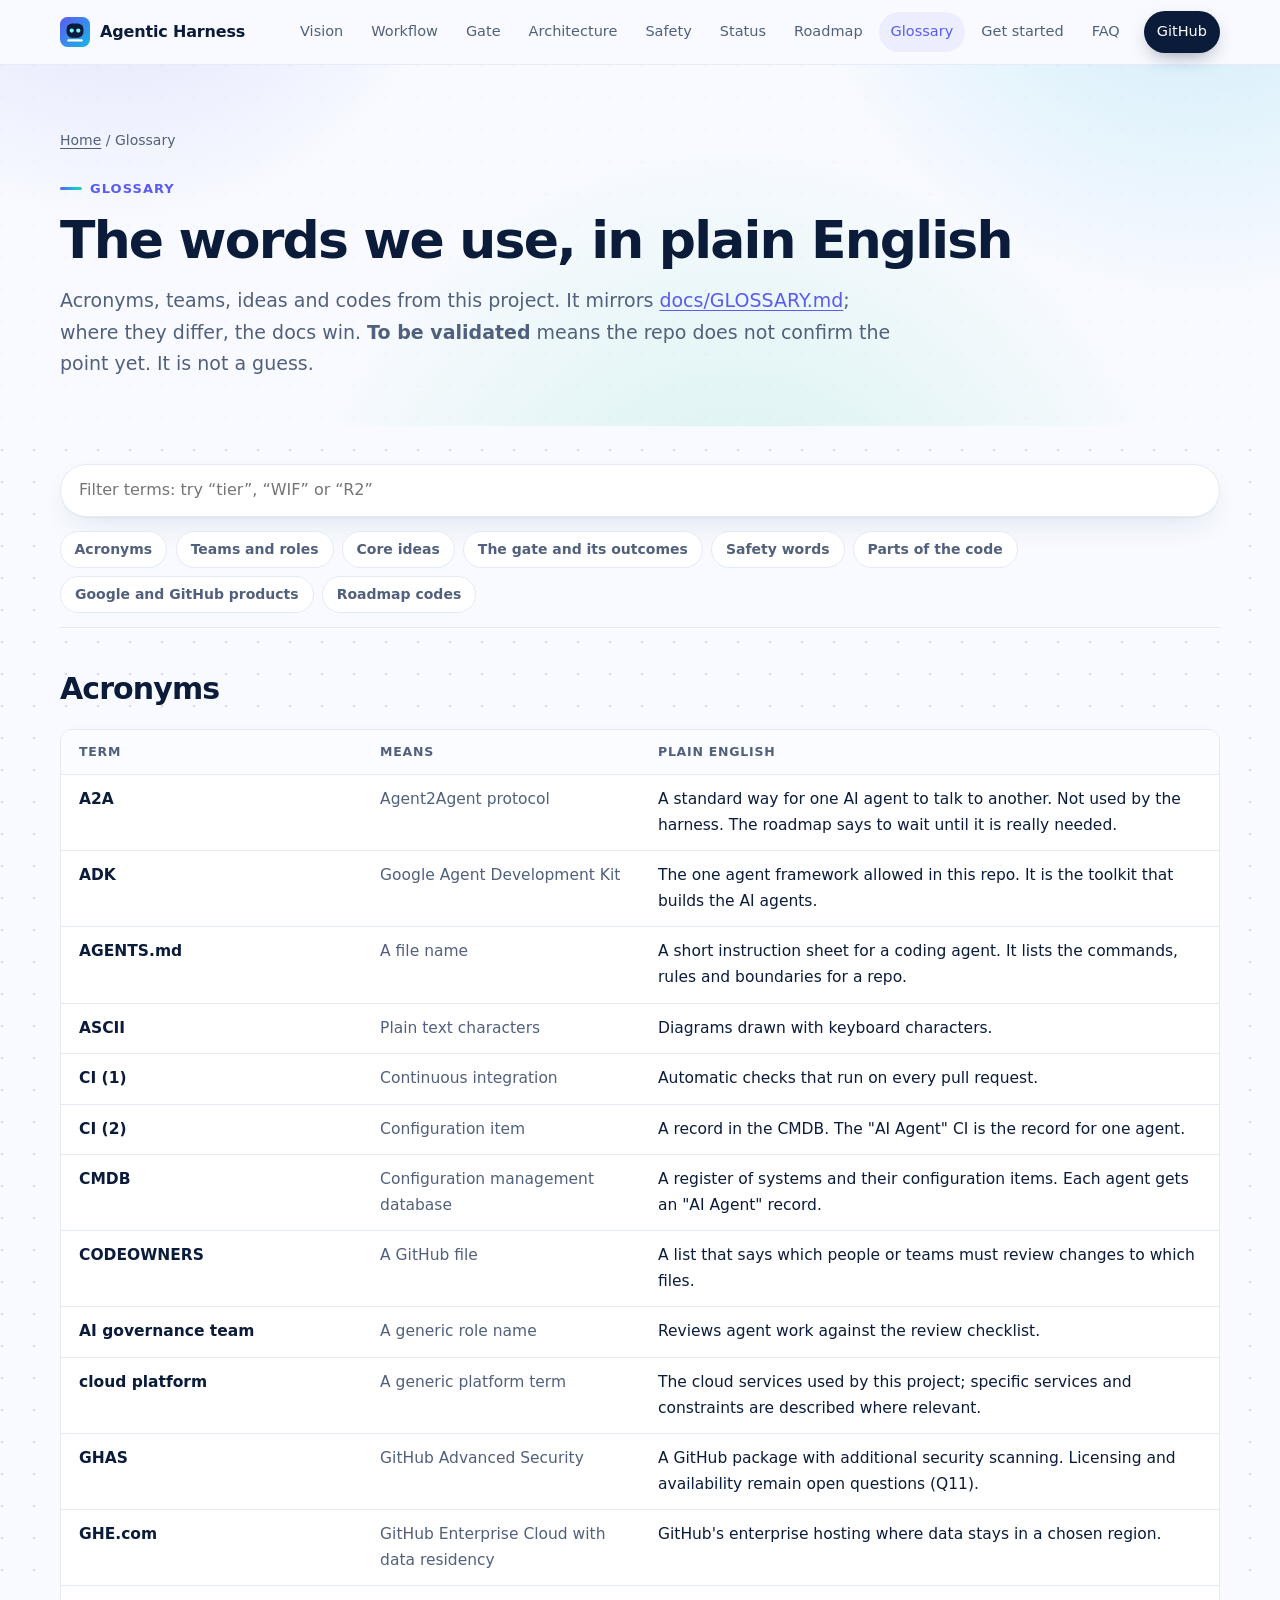
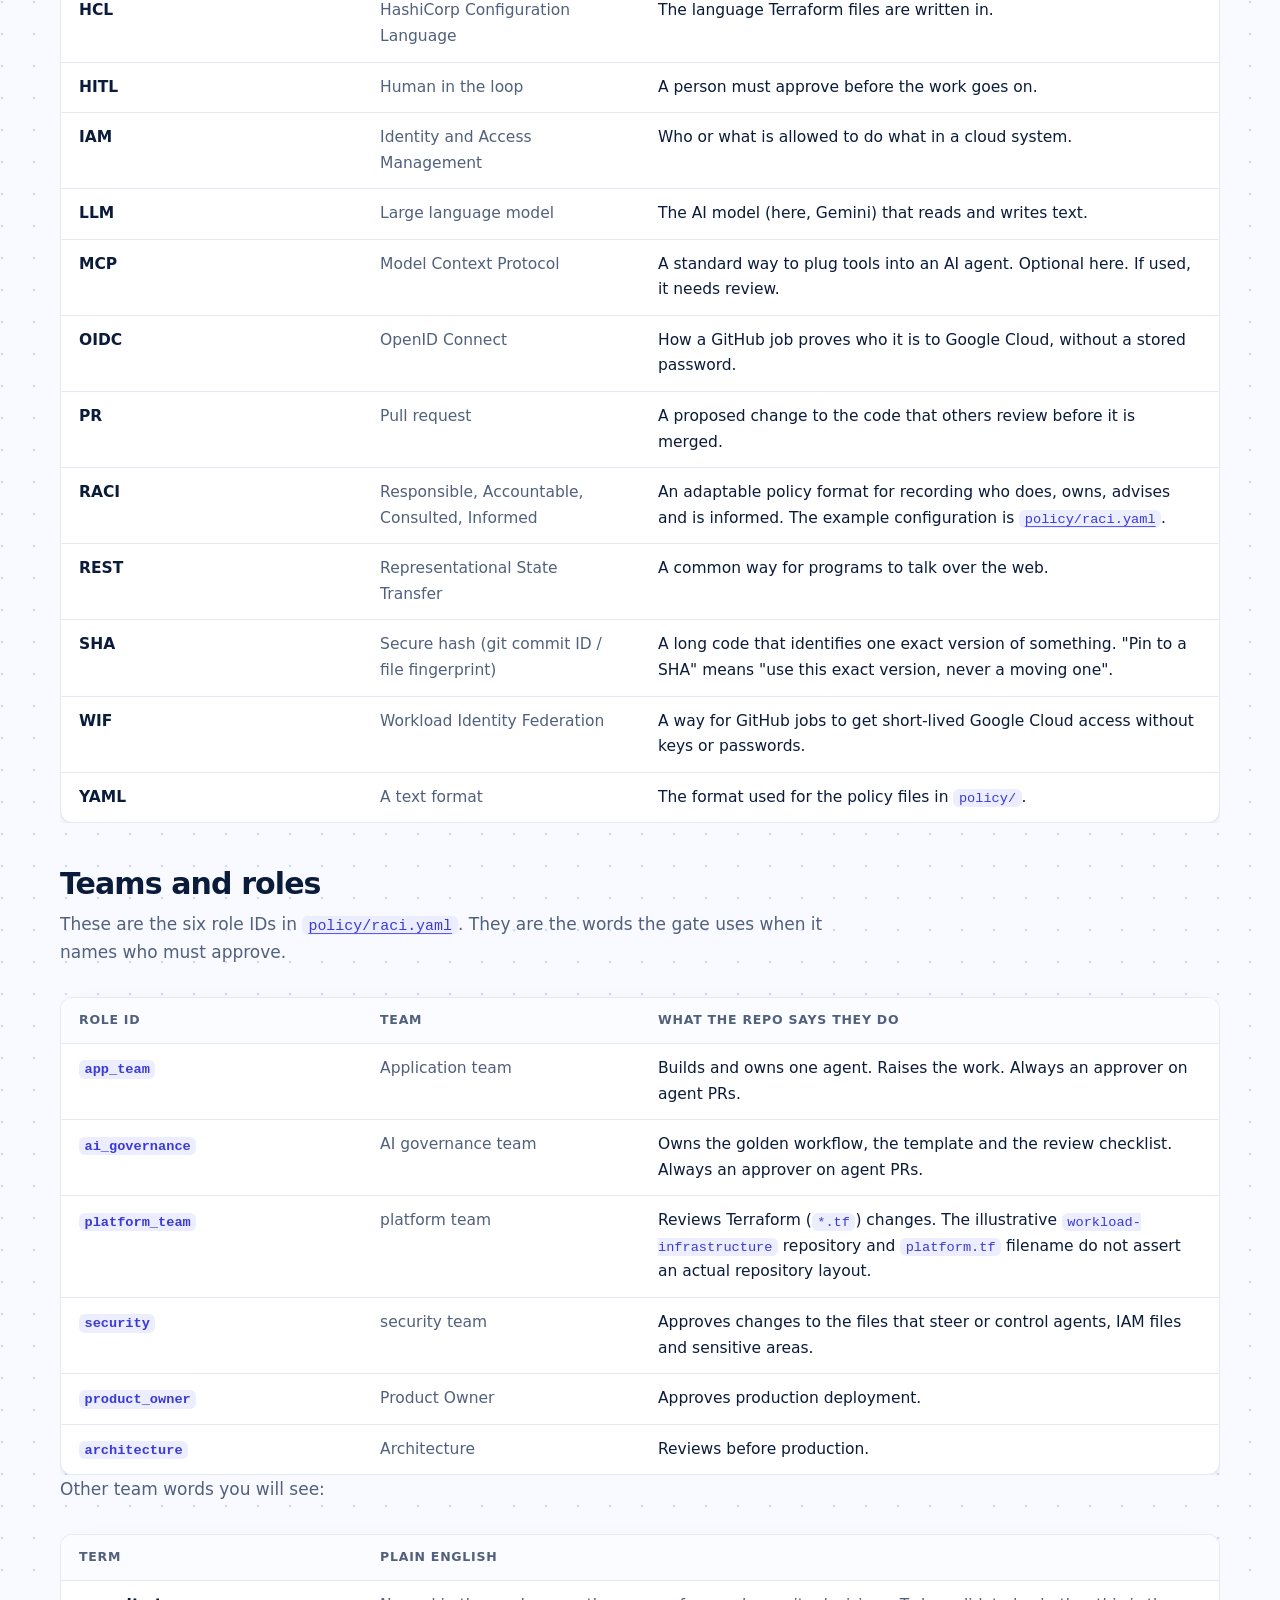
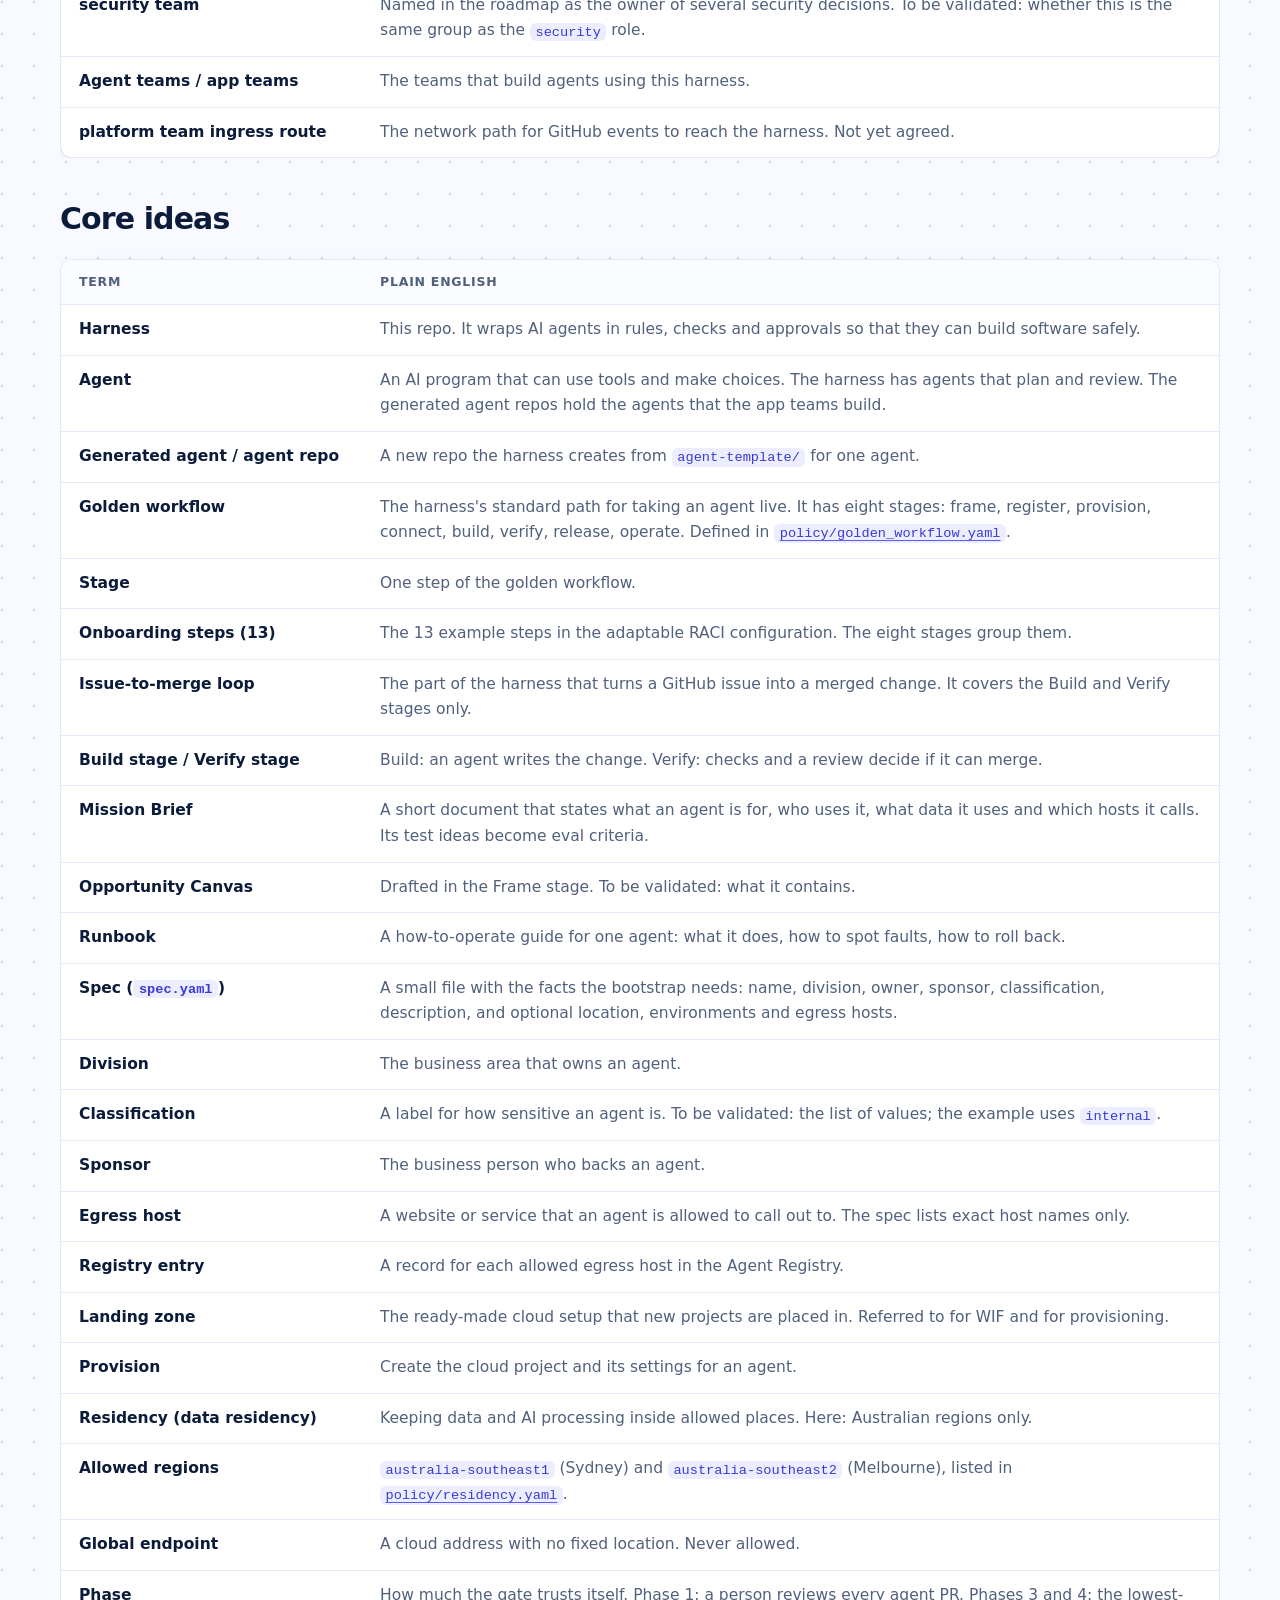
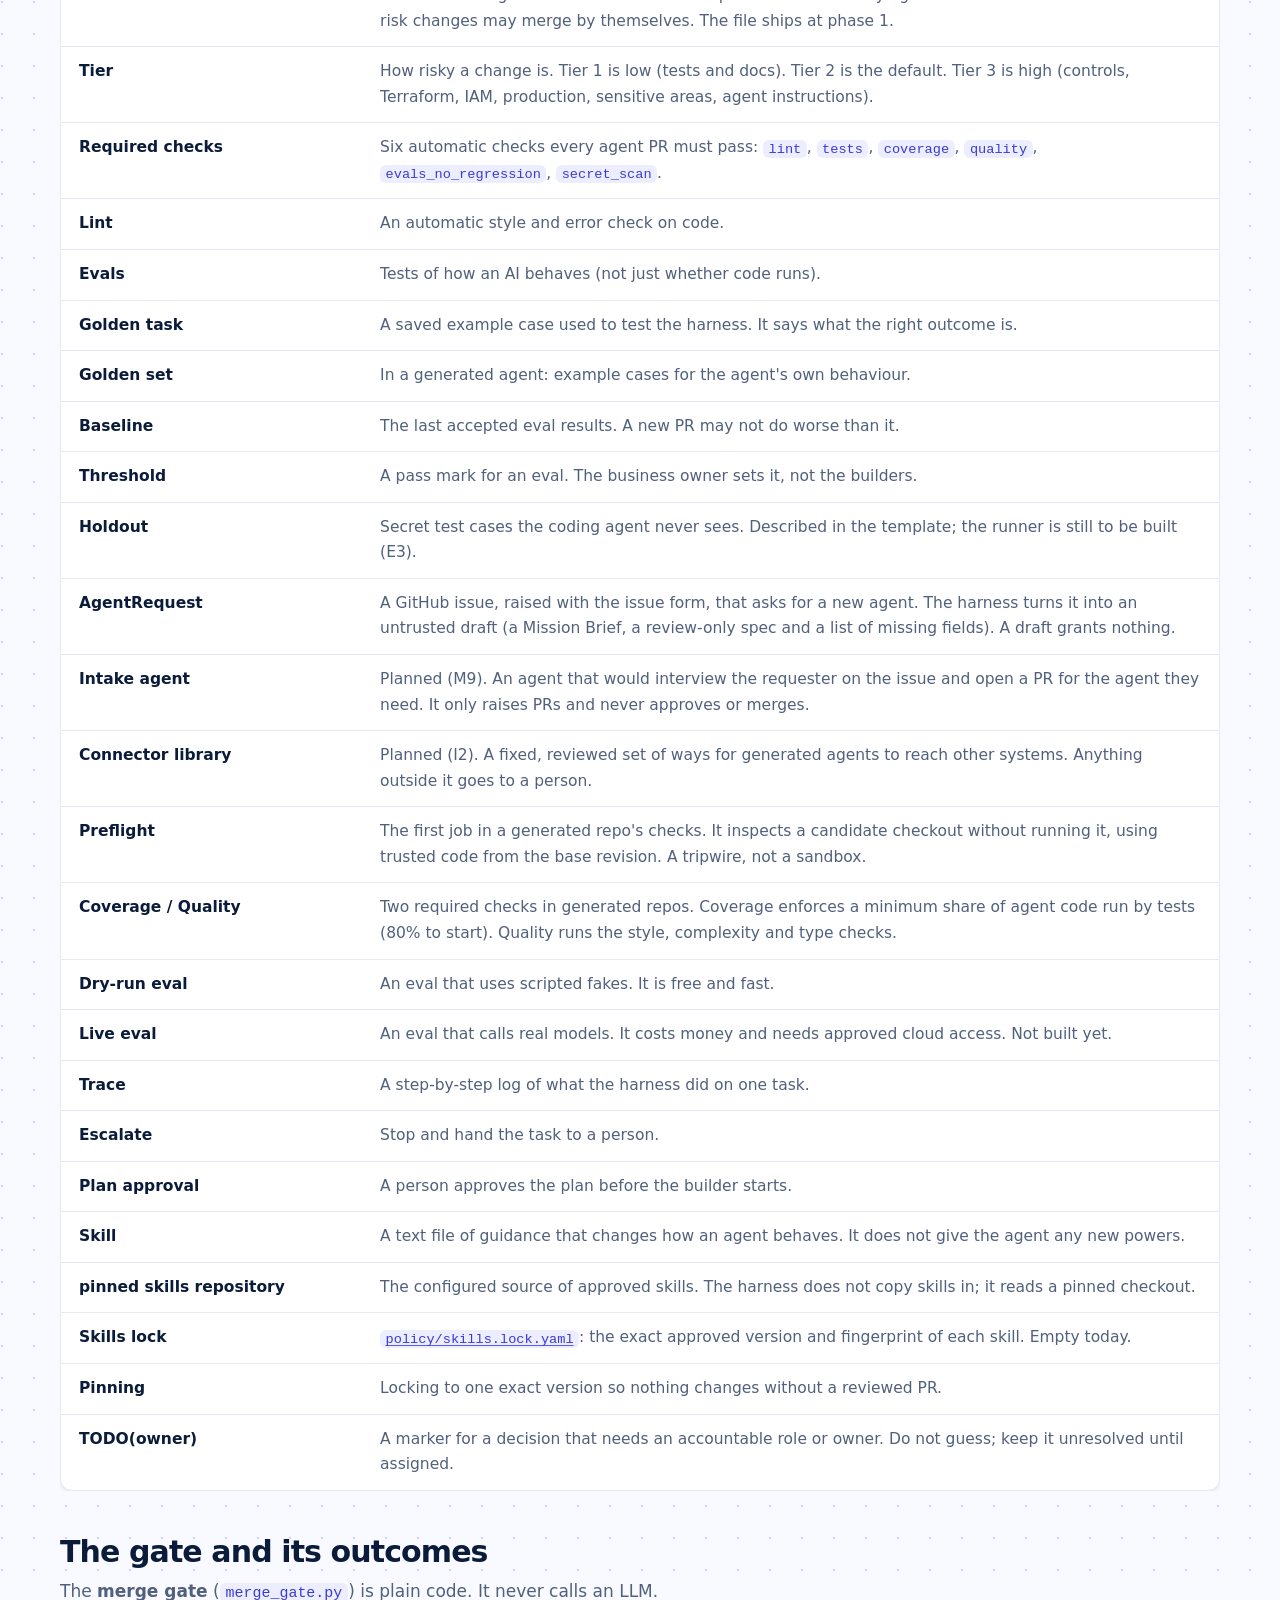
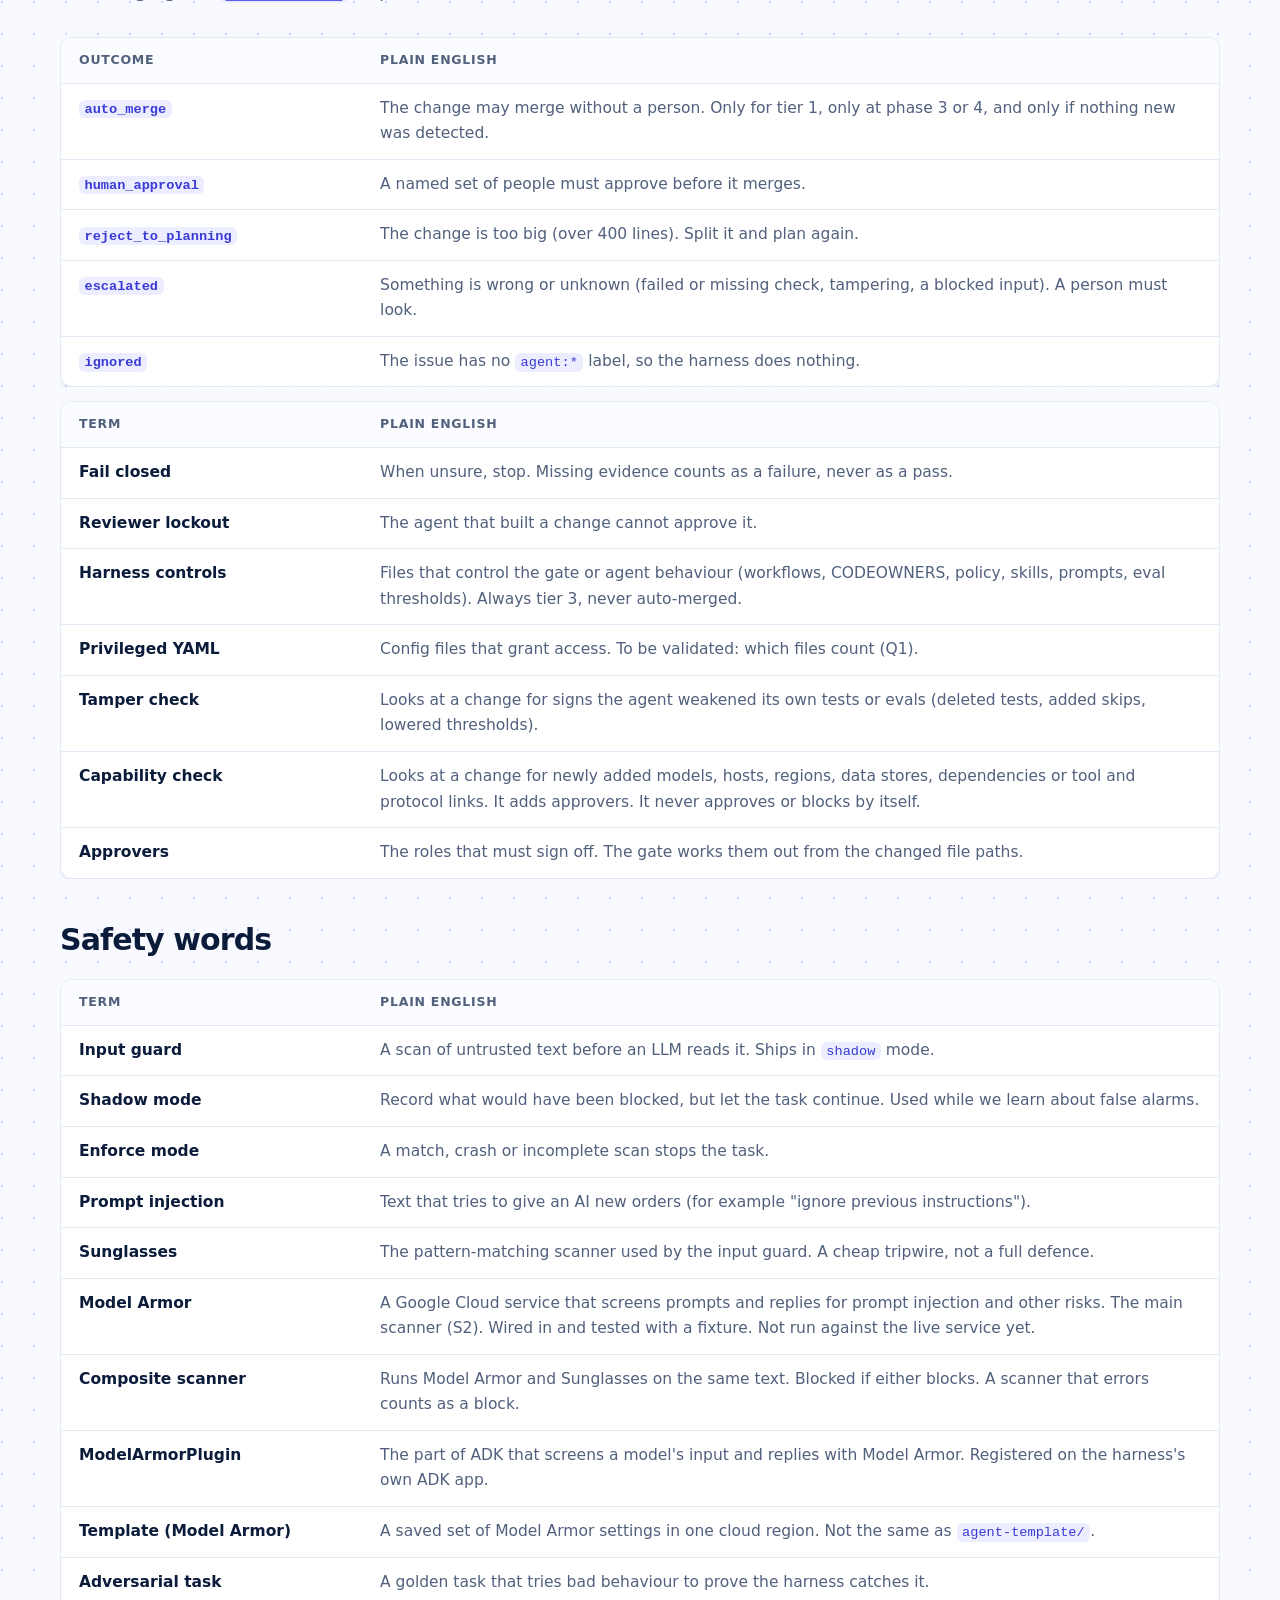
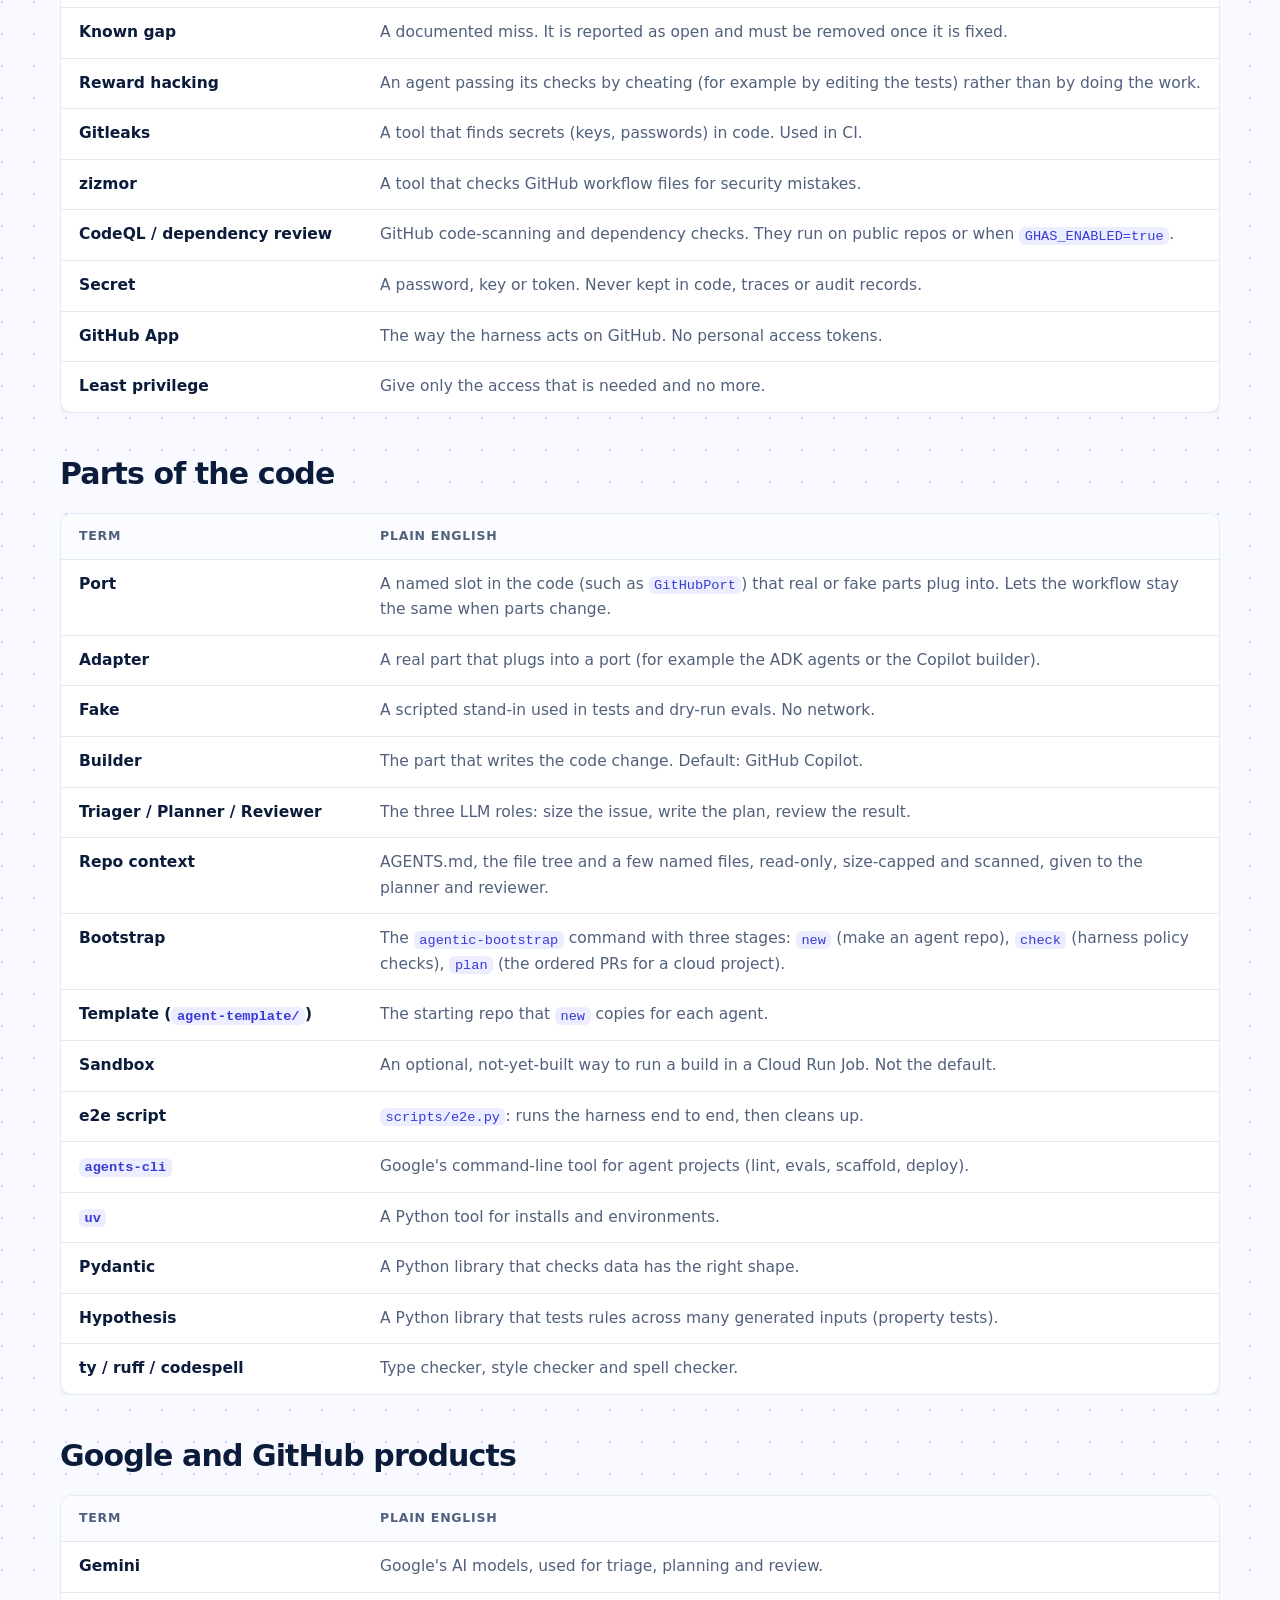
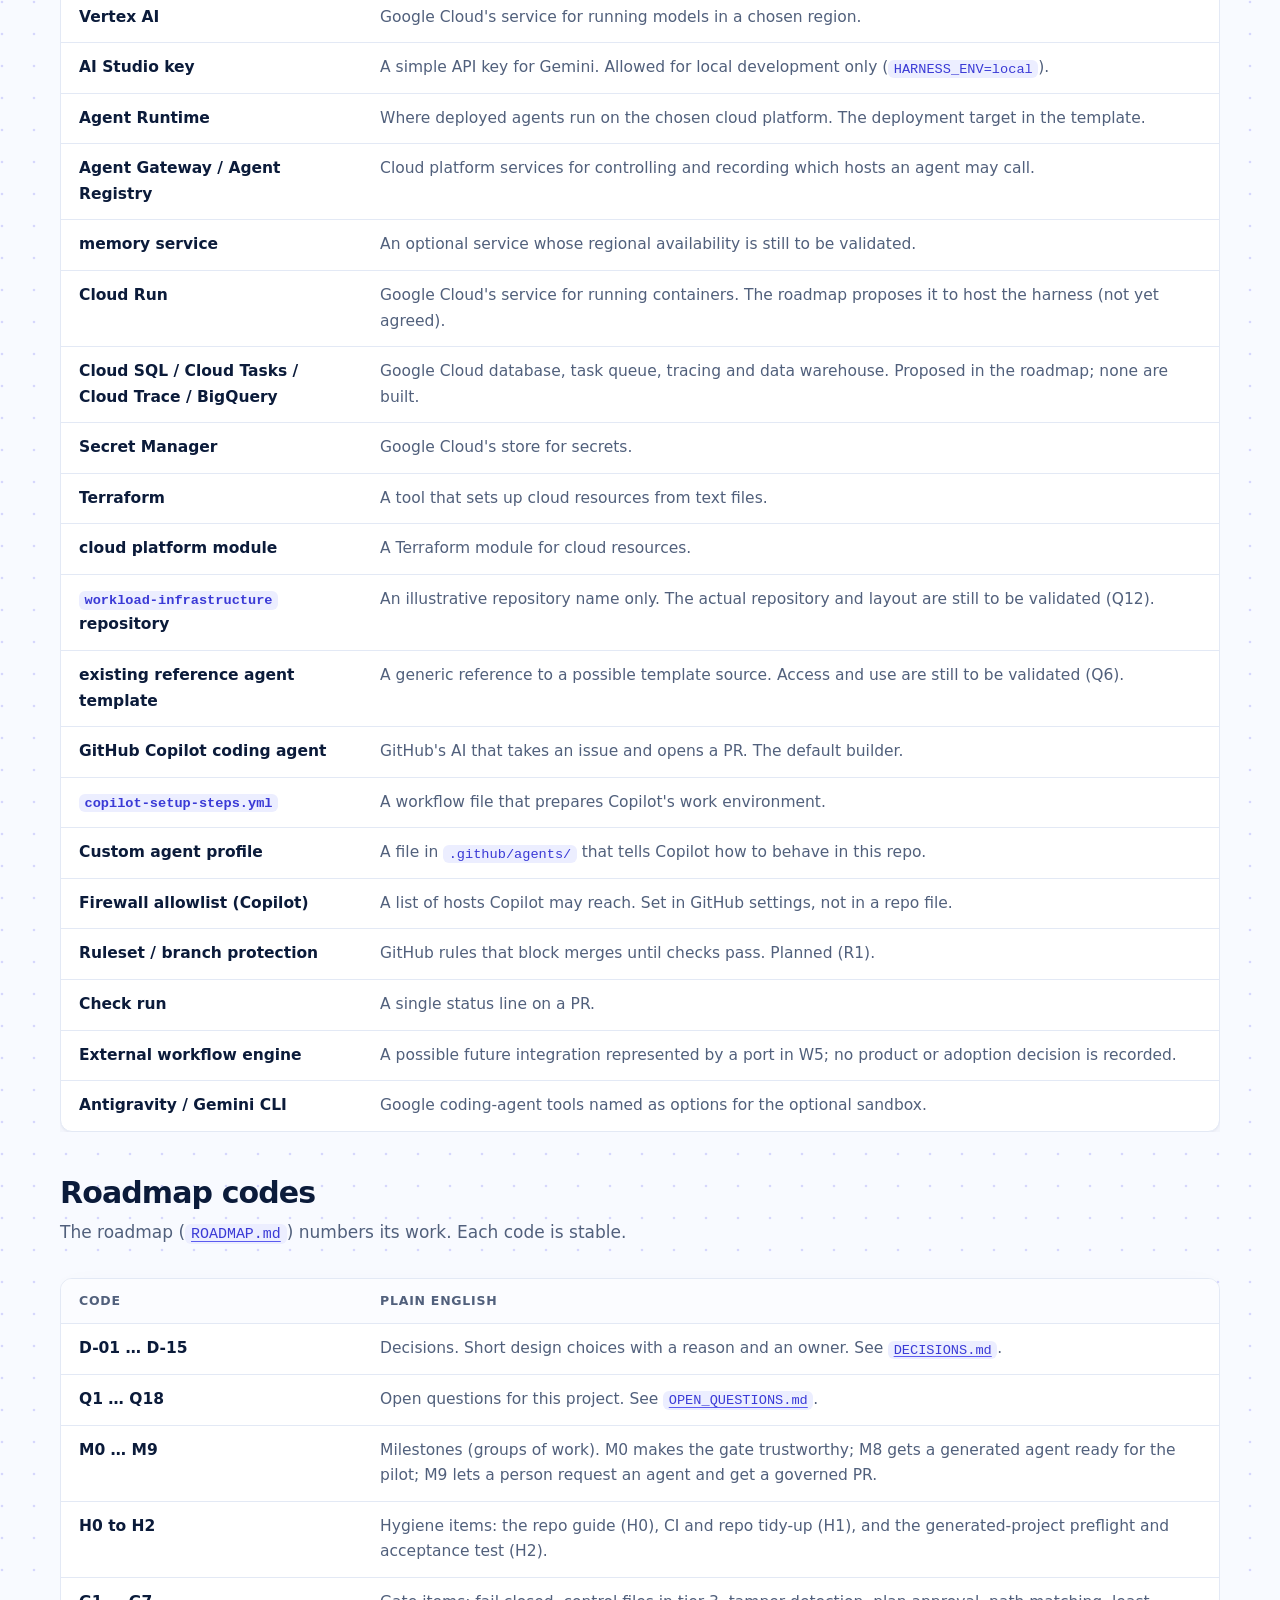
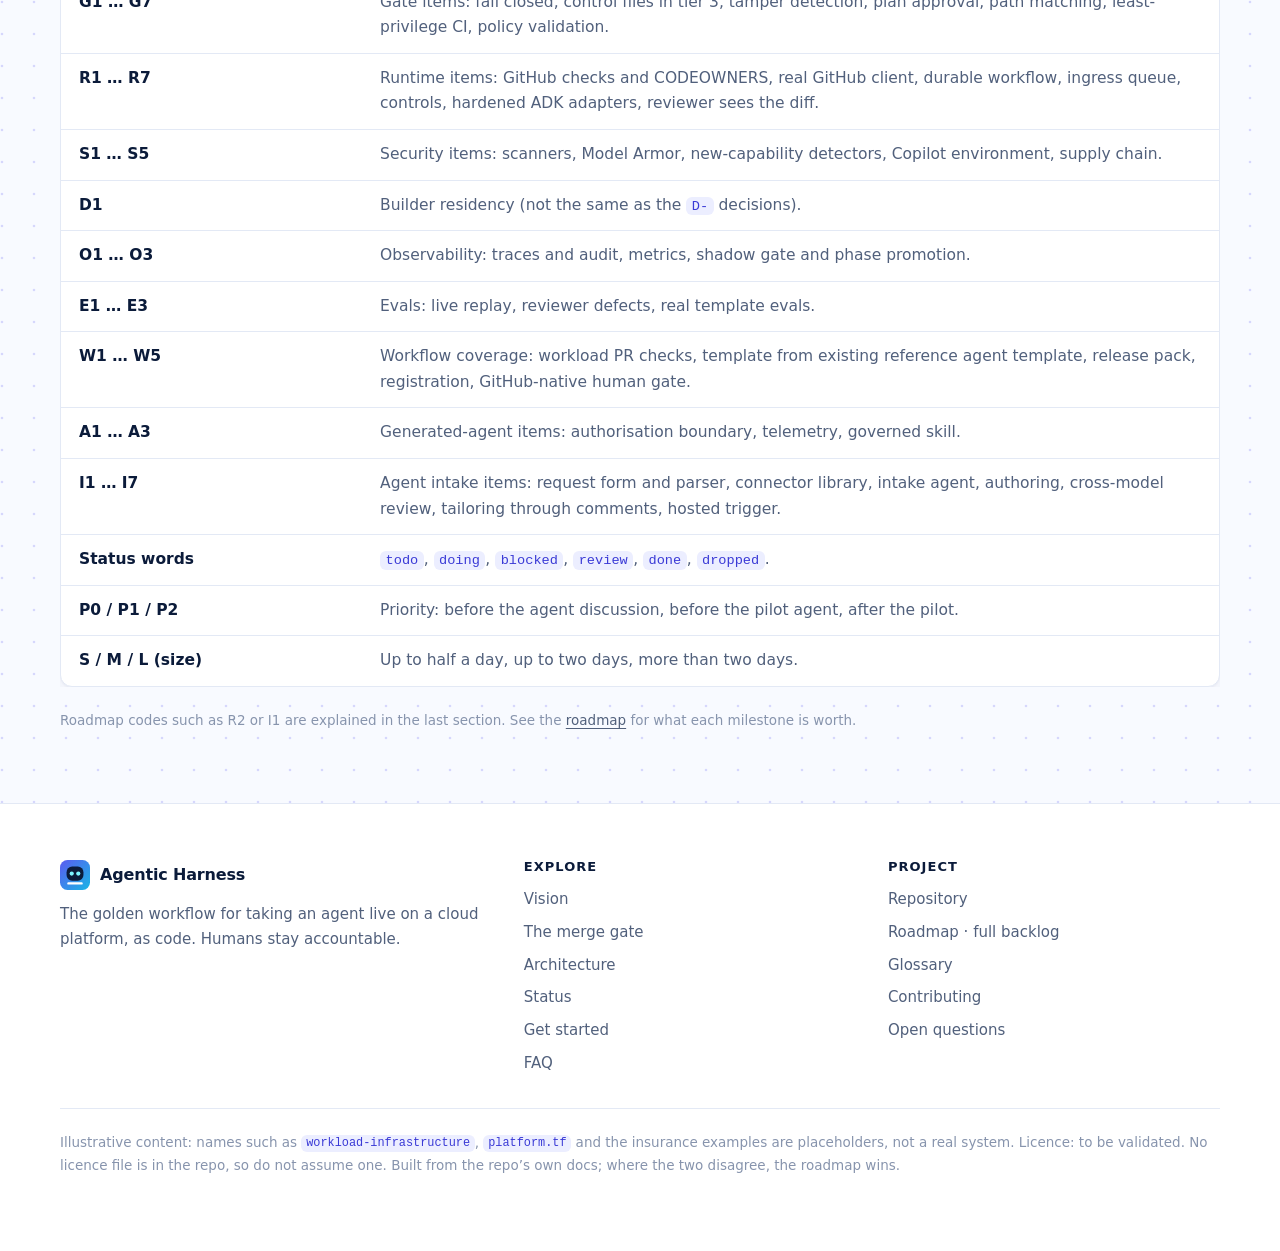
==== site/glossary.html @ 0dfcf672 "docs(site): refresh the site, add roadmap and glossary pages - Status, blockers, golden-path stages," ====
<!doctype html>
<html lang="en-AU">
<head>
<meta charset="utf-8">
<meta name="viewport" content="width=device-width, initial-scale=1">
<title>Glossary · Agentic Harness Demo</title>
<meta name="description" content="Plain-English meanings for the acronyms, teams, ideas and roadmap codes used in the Agentic Harness Demo.">
<meta property="og:title" content="Glossary · Agentic Harness Demo">
<meta property="og:description" content="Plain-English meanings for the acronyms, teams, ideas and roadmap codes used in the Agentic Harness Demo.">
<meta property="og:type" content="website">
<meta name="theme-color" content="#f8faff">
<link rel="icon" type="image/svg+xml" href="assets/img/favicon.svg">
<link rel="stylesheet" href="assets/css/styles.css">
<script defer src="assets/js/main.js"></script>
</head>
<body>
<a class="skip" href="#main">Skip to content</a>

<svg width="0" height="0" style="position:absolute" aria-hidden="true" focusable="false">
  <defs>
    <symbol id="i-arrow" viewBox="0 0 24 24" fill="none" stroke="currentColor" stroke-width="2" stroke-linecap="round" stroke-linejoin="round"><path d="M5 12h14M13 6l6 6-6 6"/></symbol>
  </defs>
</svg>

<header class="nav">
  <div class="wrap">
    <a class="brand" href="index.html#top"><img src="assets/img/favicon.svg" alt="" width="30" height="30">Agentic Harness</a>
    <button class="menu-toggle" aria-expanded="false" aria-controls="nav-links">Menu</button>
    <nav class="nav-links" id="nav-links" aria-label="Primary">
      <a href="index.html#vision">Vision</a>
      <a href="index.html#how">Workflow</a>
      <a href="index.html#gate">Gate</a>
      <a href="index.html#architecture">Architecture</a>
      <a href="index.html#safety">Safety</a>
      <a href="index.html#status">Status</a>
      <a href="roadmap.html">Roadmap</a>
      <a href="glossary.html" aria-current="page">Glossary</a>
      <a href="index.html#start">Get started</a>
      <a href="index.html#faq">FAQ</a>
      <a class="btn btn-primary btn-sm" href="https://github.com/phermens-slalom/agentic-harness-demo">GitHub</a>
    </nav>
  </div>
</header>

<main id="main">
<div class="page-head">
  <div class="wrap">
    <div class="crumbs"><a href="index.html">Home</a> / Glossary</div>
    <div class="eyebrow">Glossary</div>
    <h1>The words we use, in plain English</h1>
    <p class="lede">Acronyms, teams, ideas and codes from this project. It mirrors <a href="https://github.com/phermens-slalom/agentic-harness-demo/blob/main/docs/GLOSSARY.md">docs/GLOSSARY.md</a>; where they differ, the docs win. <strong>To be validated</strong> means the repo does not confirm the point yet. It is not a guess.</p>
  </div>
</div>
<div class="wrap">
  <div class="gl-tools">
    <input id="gl-q" type="search" placeholder="Filter terms: try “tier”, “WIF” or “R2”" aria-label="Filter the glossary" autocomplete="off">
    <nav class="gl-nav" aria-label="Glossary sections"><a href="#acronyms">Acronyms</a><a href="#teams-and-roles">Teams and roles</a><a href="#core-ideas">Core ideas</a><a href="#the-gate-and-its-outcomes">The gate and its outcomes</a><a href="#safety-words">Safety words</a><a href="#parts-of-the-code">Parts of the code</a><a href="#google-and-github-products">Google and GitHub products</a><a href="#roadmap-codes">Roadmap codes</a></nav>
  </div>
  <p class="gl-empty" id="gl-empty" hidden>No term matches. Try a shorter word.</p>
<section class="gl-sec" id="acronyms"><h2>Acronyms</h2>
<div class="table-scroll"><table class="gl" data-cols="3"><thead><tr><th>Term</th><th>Means</th><th>Plain English</th></tr></thead><tbody>
<tr><td><strong>A2A</strong></td><td>Agent2Agent protocol</td><td>A standard way for one AI agent to talk to another. Not used by the harness. The roadmap says to wait until it is really needed.</td></tr>
<tr><td><strong>ADK</strong></td><td>Google Agent Development Kit</td><td>The one agent framework allowed in this repo. It is the toolkit that builds the AI agents.</td></tr>
<tr><td><strong>AGENTS.md</strong></td><td>A file name</td><td>A short instruction sheet for a coding agent. It lists the commands, rules and boundaries for a repo.</td></tr>
<tr><td><strong>ASCII</strong></td><td>Plain text characters</td><td>Diagrams drawn with keyboard characters.</td></tr>
<tr><td><strong>CI</strong> (1)</td><td>Continuous integration</td><td>Automatic checks that run on every pull request.</td></tr>
<tr><td><strong>CI</strong> (2)</td><td>Configuration item</td><td>A record in the CMDB. The &quot;AI Agent&quot; CI is the record for one agent.</td></tr>
<tr><td><strong>CMDB</strong></td><td>Configuration management database</td><td>A register of systems and their configuration items. Each agent gets an &quot;AI Agent&quot; record.</td></tr>
<tr><td><strong>CODEOWNERS</strong></td><td>A GitHub file</td><td>A list that says which people or teams must review changes to which files.</td></tr>
<tr><td><strong>AI governance team</strong></td><td>A generic role name</td><td>Reviews agent work against the review checklist.</td></tr>
<tr><td><strong>cloud platform</strong></td><td>A generic platform term</td><td>The cloud services used by this project; specific services and constraints are described where relevant.</td></tr>
<tr><td><strong>GHAS</strong></td><td>GitHub Advanced Security</td><td>A GitHub package with additional security scanning. Licensing and availability remain open questions (Q11).</td></tr>
<tr><td><strong>GHE.com</strong></td><td>GitHub Enterprise Cloud with data residency</td><td>GitHub&#x27;s enterprise hosting where data stays in a chosen region.</td></tr>
<tr><td><strong>HCL</strong></td><td>HashiCorp Configuration Language</td><td>The language Terraform files are written in.</td></tr>
<tr><td><strong>HITL</strong></td><td>Human in the loop</td><td>A person must approve before the work goes on.</td></tr>
<tr><td><strong>IAM</strong></td><td>Identity and Access Management</td><td>Who or what is allowed to do what in a cloud system.</td></tr>
<tr><td><strong>LLM</strong></td><td>Large language model</td><td>The AI model (here, Gemini) that reads and writes text.</td></tr>
<tr><td><strong>MCP</strong></td><td>Model Context Protocol</td><td>A standard way to plug tools into an AI agent. Optional here. If used, it needs review.</td></tr>
<tr><td><strong>OIDC</strong></td><td>OpenID Connect</td><td>How a GitHub job proves who it is to Google Cloud, without a stored password.</td></tr>
<tr><td><strong>PR</strong></td><td>Pull request</td><td>A proposed change to the code that others review before it is merged.</td></tr>
<tr><td><strong>RACI</strong></td><td>Responsible, Accountable, Consulted, Informed</td><td>An adaptable policy format for recording who does, owns, advises and is informed. The example configuration is <a href="https://github.com/phermens-slalom/agentic-harness-demo/blob/main/policy/raci.yaml"><code>policy/raci.yaml</code></a>.</td></tr>
<tr><td><strong>REST</strong></td><td>Representational State Transfer</td><td>A common way for programs to talk over the web.</td></tr>
<tr><td><strong>SHA</strong></td><td>Secure hash (git commit ID / file fingerprint)</td><td>A long code that identifies one exact version of something. &quot;Pin to a SHA&quot; means &quot;use this exact version, never a moving one&quot;.</td></tr>
<tr><td><strong>WIF</strong></td><td>Workload Identity Federation</td><td>A way for GitHub jobs to get short-lived Google Cloud access without keys or passwords.</td></tr>
<tr><td><strong>YAML</strong></td><td>A text format</td><td>The format used for the policy files in <code>policy/</code>.</td></tr>
</tbody></table></div>
</section>
<section class="gl-sec" id="teams-and-roles"><h2>Teams and roles</h2>
<p>These are the six role IDs in <a href="https://github.com/phermens-slalom/agentic-harness-demo/blob/main/policy/raci.yaml"><code>policy/raci.yaml</code></a>. They are the words the gate uses when it names who must approve.</p>
<div class="table-scroll"><table class="gl" data-cols="3"><thead><tr><th>Role ID</th><th>Team</th><th>What the repo says they do</th></tr></thead><tbody>
<tr><td><code>app_team</code></td><td>Application team</td><td>Builds and owns one agent. Raises the work. Always an approver on agent PRs.</td></tr>
<tr><td><code>ai_governance</code></td><td>AI governance team</td><td>Owns the golden workflow, the template and the review checklist. Always an approver on agent PRs.</td></tr>
<tr><td><code>platform_team</code></td><td>platform team</td><td>Reviews Terraform (<code>*.tf</code>) changes. The illustrative <code>workload-infrastructure</code> repository and <code>platform.tf</code> filename do not assert an actual repository layout.</td></tr>
<tr><td><code>security</code></td><td>security team</td><td>Approves changes to the files that steer or control agents, IAM files and sensitive areas.</td></tr>
<tr><td><code>product_owner</code></td><td>Product Owner</td><td>Approves production deployment.</td></tr>
<tr><td><code>architecture</code></td><td>Architecture</td><td>Reviews before production.</td></tr>
</tbody></table></div>
<p>Other team words you will see:</p>
<div class="table-scroll"><table class="gl" data-cols="2"><thead><tr><th>Term</th><th>Plain English</th></tr></thead><tbody>
<tr><td><strong>security team</strong></td><td>Named in the roadmap as the owner of several security decisions. To be validated: whether this is the same group as the <code>security</code> role.</td></tr>
<tr><td><strong>Agent teams / app teams</strong></td><td>The teams that build agents using this harness.</td></tr>
<tr><td><strong>platform team ingress route</strong></td><td>The network path for GitHub events to reach the harness. Not yet agreed.</td></tr>
</tbody></table></div>
</section>
<section class="gl-sec" id="core-ideas"><h2>Core ideas</h2>
<div class="table-scroll"><table class="gl" data-cols="2"><thead><tr><th>Term</th><th>Plain English</th></tr></thead><tbody>
<tr><td><strong>Harness</strong></td><td>This repo. It wraps AI agents in rules, checks and approvals so that they can build software safely.</td></tr>
<tr><td><strong>Agent</strong></td><td>An AI program that can use tools and make choices. The harness has agents that plan and review. The generated agent repos hold the agents that the app teams build.</td></tr>
<tr><td><strong>Generated agent / agent repo</strong></td><td>A new repo the harness creates from <code>agent-template/</code> for one agent.</td></tr>
<tr><td><strong>Golden workflow</strong></td><td>The harness&#x27;s standard path for taking an agent live. It has eight stages: frame, register, provision, connect, build, verify, release, operate. Defined in <a href="https://github.com/phermens-slalom/agentic-harness-demo/blob/main/policy/golden_workflow.yaml"><code>policy/golden_workflow.yaml</code></a>.</td></tr>
<tr><td><strong>Stage</strong></td><td>One step of the golden workflow.</td></tr>
<tr><td><strong>Onboarding steps (13)</strong></td><td>The 13 example steps in the adaptable RACI configuration. The eight stages group them.</td></tr>
<tr><td><strong>Issue-to-merge loop</strong></td><td>The part of the harness that turns a GitHub issue into a merged change. It covers the Build and Verify stages only.</td></tr>
<tr><td><strong>Build stage / Verify stage</strong></td><td>Build: an agent writes the change. Verify: checks and a review decide if it can merge.</td></tr>
<tr><td><strong>Mission Brief</strong></td><td>A short document that states what an agent is for, who uses it, what data it uses and which hosts it calls. Its test ideas become eval criteria.</td></tr>
<tr><td><strong>Opportunity Canvas</strong></td><td>Drafted in the Frame stage. To be validated: what it contains.</td></tr>
<tr><td><strong>Runbook</strong></td><td>A how-to-operate guide for one agent: what it does, how to spot faults, how to roll back.</td></tr>
<tr><td><strong>Spec (<code>spec.yaml</code>)</strong></td><td>A small file with the facts the bootstrap needs: name, division, owner, sponsor, classification, description, and optional location, environments and egress hosts.</td></tr>
<tr><td><strong>Division</strong></td><td>The business area that owns an agent.</td></tr>
<tr><td><strong>Classification</strong></td><td>A label for how sensitive an agent is. To be validated: the list of values; the example uses <code>internal</code>.</td></tr>
<tr><td><strong>Sponsor</strong></td><td>The business person who backs an agent.</td></tr>
<tr><td><strong>Egress host</strong></td><td>A website or service that an agent is allowed to call out to. The spec lists exact host names only.</td></tr>
<tr><td><strong>Registry entry</strong></td><td>A record for each allowed egress host in the Agent Registry.</td></tr>
<tr><td><strong>Landing zone</strong></td><td>The ready-made cloud setup that new projects are placed in. Referred to for WIF and for provisioning.</td></tr>
<tr><td><strong>Provision</strong></td><td>Create the cloud project and its settings for an agent.</td></tr>
<tr><td><strong>Residency (data residency)</strong></td><td>Keeping data and AI processing inside allowed places. Here: Australian regions only.</td></tr>
<tr><td><strong>Allowed regions</strong></td><td><code>australia-southeast1</code> (Sydney) and <code>australia-southeast2</code> (Melbourne), listed in <a href="https://github.com/phermens-slalom/agentic-harness-demo/blob/main/policy/residency.yaml"><code>policy/residency.yaml</code></a>.</td></tr>
<tr><td><strong>Global endpoint</strong></td><td>A cloud address with no fixed location. Never allowed.</td></tr>
<tr><td><strong>Phase</strong></td><td>How much the gate trusts itself. Phase 1: a person reviews every agent PR. Phases 3 and 4: the lowest-risk changes may merge by themselves. The file ships at phase 1.</td></tr>
<tr><td><strong>Tier</strong></td><td>How risky a change is. Tier 1 is low (tests and docs). Tier 2 is the default. Tier 3 is high (controls, Terraform, IAM, production, sensitive areas, agent instructions).</td></tr>
<tr><td><strong>Required checks</strong></td><td>Six automatic checks every agent PR must pass: <code>lint</code>, <code>tests</code>, <code>coverage</code>, <code>quality</code>, <code>evals_no_regression</code>, <code>secret_scan</code>.</td></tr>
<tr><td><strong>Lint</strong></td><td>An automatic style and error check on code.</td></tr>
<tr><td><strong>Evals</strong></td><td>Tests of how an AI behaves (not just whether code runs).</td></tr>
<tr><td><strong>Golden task</strong></td><td>A saved example case used to test the harness. It says what the right outcome is.</td></tr>
<tr><td><strong>Golden set</strong></td><td>In a generated agent: example cases for the agent&#x27;s own behaviour.</td></tr>
<tr><td><strong>Baseline</strong></td><td>The last accepted eval results. A new PR may not do worse than it.</td></tr>
<tr><td><strong>Threshold</strong></td><td>A pass mark for an eval. The business owner sets it, not the builders.</td></tr>
<tr><td><strong>Holdout</strong></td><td>Secret test cases the coding agent never sees. Described in the template; the runner is still to be built (E3).</td></tr>
<tr><td><strong>AgentRequest</strong></td><td>A GitHub issue, raised with the issue form, that asks for a new agent. The harness turns it into an untrusted draft (a Mission Brief, a review-only spec and a list of missing fields). A draft grants nothing.</td></tr>
<tr><td><strong>Intake agent</strong></td><td>Planned (M9). An agent that would interview the requester on the issue and open a PR for the agent they need. It only raises PRs and never approves or merges.</td></tr>
<tr><td><strong>Connector library</strong></td><td>Planned (I2). A fixed, reviewed set of ways for generated agents to reach other systems. Anything outside it goes to a person.</td></tr>
<tr><td><strong>Preflight</strong></td><td>The first job in a generated repo&#x27;s checks. It inspects a candidate checkout without running it, using trusted code from the base revision. A tripwire, not a sandbox.</td></tr>
<tr><td><strong>Coverage / Quality</strong></td><td>Two required checks in generated repos. Coverage enforces a minimum share of agent code run by tests (80% to start). Quality runs the style, complexity and type checks.</td></tr>
<tr><td><strong>Dry-run eval</strong></td><td>An eval that uses scripted fakes. It is free and fast.</td></tr>
<tr><td><strong>Live eval</strong></td><td>An eval that calls real models. It costs money and needs approved cloud access. Not built yet.</td></tr>
<tr><td><strong>Trace</strong></td><td>A step-by-step log of what the harness did on one task.</td></tr>
<tr><td><strong>Escalate</strong></td><td>Stop and hand the task to a person.</td></tr>
<tr><td><strong>Plan approval</strong></td><td>A person approves the plan before the builder starts.</td></tr>
<tr><td><strong>Skill</strong></td><td>A text file of guidance that changes how an agent behaves. It does not give the agent any new powers.</td></tr>
<tr><td><strong>pinned skills repository</strong></td><td>The configured source of approved skills. The harness does not copy skills in; it reads a pinned checkout.</td></tr>
<tr><td><strong>Skills lock</strong></td><td><a href="https://github.com/phermens-slalom/agentic-harness-demo/blob/main/policy/skills.lock.yaml"><code>policy/skills.lock.yaml</code></a>: the exact approved version and fingerprint of each skill. Empty today.</td></tr>
<tr><td><strong>Pinning</strong></td><td>Locking to one exact version so nothing changes without a reviewed PR.</td></tr>
<tr><td><strong>TODO(owner)</strong></td><td>A marker for a decision that needs an accountable role or owner. Do not guess; keep it unresolved until assigned.</td></tr>
</tbody></table></div>
</section>
<section class="gl-sec" id="the-gate-and-its-outcomes"><h2>The gate and its outcomes</h2>
<p>The <strong>merge gate</strong> (<a href="https://github.com/phermens-slalom/agentic-harness-demo/blob/main/app/harness/nodes/merge_gate.py"><code>merge_gate.py</code></a>) is plain code. It never calls an LLM.</p>
<div class="table-scroll"><table class="gl" data-cols="2"><thead><tr><th>Outcome</th><th>Plain English</th></tr></thead><tbody>
<tr><td><code>auto_merge</code></td><td>The change may merge without a person. Only for tier 1, only at phase 3 or 4, and only if nothing new was detected.</td></tr>
<tr><td><code>human_approval</code></td><td>A named set of people must approve before it merges.</td></tr>
<tr><td><code>reject_to_planning</code></td><td>The change is too big (over 400 lines). Split it and plan again.</td></tr>
<tr><td><code>escalated</code></td><td>Something is wrong or unknown (failed or missing check, tampering, a blocked input). A person must look.</td></tr>
<tr><td><code>ignored</code></td><td>The issue has no <code>agent:*</code> label, so the harness does nothing.</td></tr>
</tbody></table></div>
<div class="table-scroll"><table class="gl" data-cols="2"><thead><tr><th>Term</th><th>Plain English</th></tr></thead><tbody>
<tr><td><strong>Fail closed</strong></td><td>When unsure, stop. Missing evidence counts as a failure, never as a pass.</td></tr>
<tr><td><strong>Reviewer lockout</strong></td><td>The agent that built a change cannot approve it.</td></tr>
<tr><td><strong>Harness controls</strong></td><td>Files that control the gate or agent behaviour (workflows, CODEOWNERS, policy, skills, prompts, eval thresholds). Always tier 3, never auto-merged.</td></tr>
<tr><td><strong>Privileged YAML</strong></td><td>Config files that grant access. To be validated: which files count (Q1).</td></tr>
<tr><td><strong>Tamper check</strong></td><td>Looks at a change for signs the agent weakened its own tests or evals (deleted tests, added skips, lowered thresholds).</td></tr>
<tr><td><strong>Capability check</strong></td><td>Looks at a change for newly added models, hosts, regions, data stores, dependencies or tool and protocol links. It adds approvers. It never approves or blocks by itself.</td></tr>
<tr><td><strong>Approvers</strong></td><td>The roles that must sign off. The gate works them out from the changed file paths.</td></tr>
</tbody></table></div>
</section>
<section class="gl-sec" id="safety-words"><h2>Safety words</h2>
<div class="table-scroll"><table class="gl" data-cols="2"><thead><tr><th>Term</th><th>Plain English</th></tr></thead><tbody>
<tr><td><strong>Input guard</strong></td><td>A scan of untrusted text before an LLM reads it. Ships in <code>shadow</code> mode.</td></tr>
<tr><td><strong>Shadow mode</strong></td><td>Record what would have been blocked, but let the task continue. Used while we learn about false alarms.</td></tr>
<tr><td><strong>Enforce mode</strong></td><td>A match, crash or incomplete scan stops the task.</td></tr>
<tr><td><strong>Prompt injection</strong></td><td>Text that tries to give an AI new orders (for example &quot;ignore previous instructions&quot;).</td></tr>
<tr><td><strong>Sunglasses</strong></td><td>The pattern-matching scanner used by the input guard. A cheap tripwire, not a full defence.</td></tr>
<tr><td><strong>Model Armor</strong></td><td>A Google Cloud service that screens prompts and replies for prompt injection and other risks. The main scanner (S2). Wired in and tested with a fixture. Not run against the live service yet.</td></tr>
<tr><td><strong>Composite scanner</strong></td><td>Runs Model Armor and Sunglasses on the same text. Blocked if either blocks. A scanner that errors counts as a block.</td></tr>
<tr><td><strong>ModelArmorPlugin</strong></td><td>The part of ADK that screens a model&#x27;s input and replies with Model Armor. Registered on the harness&#x27;s own ADK app.</td></tr>
<tr><td><strong>Template (Model Armor)</strong></td><td>A saved set of Model Armor settings in one cloud region. Not the same as <code>agent-template/</code>.</td></tr>
<tr><td><strong>Adversarial task</strong></td><td>A golden task that tries bad behaviour to prove the harness catches it.</td></tr>
<tr><td><strong>Known gap</strong></td><td>A documented miss. It is reported as open and must be removed once it is fixed.</td></tr>
<tr><td><strong>Reward hacking</strong></td><td>An agent passing its checks by cheating (for example by editing the tests) rather than by doing the work.</td></tr>
<tr><td><strong>Gitleaks</strong></td><td>A tool that finds secrets (keys, passwords) in code. Used in CI.</td></tr>
<tr><td><strong>zizmor</strong></td><td>A tool that checks GitHub workflow files for security mistakes.</td></tr>
<tr><td><strong>CodeQL / dependency review</strong></td><td>GitHub code-scanning and dependency checks. They run on public repos or when <code>GHAS_ENABLED=true</code>.</td></tr>
<tr><td><strong>Secret</strong></td><td>A password, key or token. Never kept in code, traces or audit records.</td></tr>
<tr><td><strong>GitHub App</strong></td><td>The way the harness acts on GitHub. No personal access tokens.</td></tr>
<tr><td><strong>Least privilege</strong></td><td>Give only the access that is needed and no more.</td></tr>
</tbody></table></div>
</section>
<section class="gl-sec" id="parts-of-the-code"><h2>Parts of the code</h2>
<div class="table-scroll"><table class="gl" data-cols="2"><thead><tr><th>Term</th><th>Plain English</th></tr></thead><tbody>
<tr><td><strong>Port</strong></td><td>A named slot in the code (such as <code>GitHubPort</code>) that real or fake parts plug into. Lets the workflow stay the same when parts change.</td></tr>
<tr><td><strong>Adapter</strong></td><td>A real part that plugs into a port (for example the ADK agents or the Copilot builder).</td></tr>
<tr><td><strong>Fake</strong></td><td>A scripted stand-in used in tests and dry-run evals. No network.</td></tr>
<tr><td><strong>Builder</strong></td><td>The part that writes the code change. Default: GitHub Copilot.</td></tr>
<tr><td><strong>Triager / Planner / Reviewer</strong></td><td>The three LLM roles: size the issue, write the plan, review the result.</td></tr>
<tr><td><strong>Repo context</strong></td><td>AGENTS.md, the file tree and a few named files, read-only, size-capped and scanned, given to the planner and reviewer.</td></tr>
<tr><td><strong>Bootstrap</strong></td><td>The <code>agentic-bootstrap</code> command with three stages: <code>new</code> (make an agent repo), <code>check</code> (harness policy checks), <code>plan</code> (the ordered PRs for a cloud project).</td></tr>
<tr><td><strong>Template (<code>agent-template/</code>)</strong></td><td>The starting repo that <code>new</code> copies for each agent.</td></tr>
<tr><td><strong>Sandbox</strong></td><td>An optional, not-yet-built way to run a build in a Cloud Run Job. Not the default.</td></tr>
<tr><td><strong>e2e script</strong></td><td><code>scripts/e2e.py</code>: runs the harness end to end, then cleans up.</td></tr>
<tr><td><strong><code>agents-cli</code></strong></td><td>Google&#x27;s command-line tool for agent projects (lint, evals, scaffold, deploy).</td></tr>
<tr><td><strong><code>uv</code></strong></td><td>A Python tool for installs and environments.</td></tr>
<tr><td><strong>Pydantic</strong></td><td>A Python library that checks data has the right shape.</td></tr>
<tr><td><strong>Hypothesis</strong></td><td>A Python library that tests rules across many generated inputs (property tests).</td></tr>
<tr><td><strong>ty / ruff / codespell</strong></td><td>Type checker, style checker and spell checker.</td></tr>
</tbody></table></div>
</section>
<section class="gl-sec" id="google-and-github-products"><h2>Google and GitHub products</h2>
<div class="table-scroll"><table class="gl" data-cols="2"><thead><tr><th>Term</th><th>Plain English</th></tr></thead><tbody>
<tr><td><strong>Gemini</strong></td><td>Google&#x27;s AI models, used for triage, planning and review.</td></tr>
<tr><td><strong>Vertex AI</strong></td><td>Google Cloud&#x27;s service for running models in a chosen region.</td></tr>
<tr><td><strong>AI Studio key</strong></td><td>A simple API key for Gemini. Allowed for local development only (<code>HARNESS_ENV=local</code>).</td></tr>
<tr><td><strong>Agent Runtime</strong></td><td>Where deployed agents run on the chosen cloud platform. The deployment target in the template.</td></tr>
<tr><td><strong>Agent Gateway / Agent Registry</strong></td><td>Cloud platform services for controlling and recording which hosts an agent may call.</td></tr>
<tr><td><strong>memory service</strong></td><td>An optional service whose regional availability is still to be validated.</td></tr>
<tr><td><strong>Cloud Run</strong></td><td>Google Cloud&#x27;s service for running containers. The roadmap proposes it to host the harness (not yet agreed).</td></tr>
<tr><td><strong>Cloud SQL / Cloud Tasks / Cloud Trace / BigQuery</strong></td><td>Google Cloud database, task queue, tracing and data warehouse. Proposed in the roadmap; none are built.</td></tr>
<tr><td><strong>Secret Manager</strong></td><td>Google Cloud&#x27;s store for secrets.</td></tr>
<tr><td><strong>Terraform</strong></td><td>A tool that sets up cloud resources from text files.</td></tr>
<tr><td><strong>cloud platform module</strong></td><td>A Terraform module for cloud resources.</td></tr>
<tr><td><strong><code>workload-infrastructure</code> repository</strong></td><td>An illustrative repository name only. The actual repository and layout are still to be validated (Q12).</td></tr>
<tr><td><strong>existing reference agent template</strong></td><td>A generic reference to a possible template source. Access and use are still to be validated (Q6).</td></tr>
<tr><td><strong>GitHub Copilot coding agent</strong></td><td>GitHub&#x27;s AI that takes an issue and opens a PR. The default builder.</td></tr>
<tr><td><strong><code>copilot-setup-steps.yml</code></strong></td><td>A workflow file that prepares Copilot&#x27;s work environment.</td></tr>
<tr><td><strong>Custom agent profile</strong></td><td>A file in <code>.github/agents/</code> that tells Copilot how to behave in this repo.</td></tr>
<tr><td><strong>Firewall allowlist (Copilot)</strong></td><td>A list of hosts Copilot may reach. Set in GitHub settings, not in a repo file.</td></tr>
<tr><td><strong>Ruleset / branch protection</strong></td><td>GitHub rules that block merges until checks pass. Planned (R1).</td></tr>
<tr><td><strong>Check run</strong></td><td>A single status line on a PR.</td></tr>
<tr><td><strong>External workflow engine</strong></td><td>A possible future integration represented by a port in W5; no product or adoption decision is recorded.</td></tr>
<tr><td><strong>Antigravity / Gemini CLI</strong></td><td>Google coding-agent tools named as options for the optional sandbox.</td></tr>
</tbody></table></div>
</section>
<section class="gl-sec" id="roadmap-codes"><h2>Roadmap codes</h2>
<p>The roadmap (<a href="https://github.com/phermens-slalom/agentic-harness-demo/blob/main/docs/ROADMAP.md"><code>ROADMAP.md</code></a>) numbers its work. Each code is stable.</p>
<div class="table-scroll"><table class="gl" data-cols="2"><thead><tr><th>Code</th><th>Plain English</th></tr></thead><tbody>
<tr><td><strong>D-01 … D-15</strong></td><td>Decisions. Short design choices with a reason and an owner. See <a href="https://github.com/phermens-slalom/agentic-harness-demo/blob/main/docs/DECISIONS.md"><code>DECISIONS.md</code></a>.</td></tr>
<tr><td><strong>Q1 … Q18</strong></td><td>Open questions for this project. See <a href="https://github.com/phermens-slalom/agentic-harness-demo/blob/main/docs/OPEN_QUESTIONS.md"><code>OPEN_QUESTIONS.md</code></a>.</td></tr>
<tr><td><strong>M0 … M9</strong></td><td>Milestones (groups of work). M0 makes the gate trustworthy; M8 gets a generated agent ready for the pilot; M9 lets a person request an agent and get a governed PR.</td></tr>
<tr><td><strong>H0 to H2</strong></td><td>Hygiene items: the repo guide (H0), CI and repo tidy-up (H1), and the generated-project preflight and acceptance test (H2).</td></tr>
<tr><td><strong>G1 … G7</strong></td><td>Gate items: fail closed, control files in tier 3, tamper detection, plan approval, path matching, least-privilege CI, policy validation.</td></tr>
<tr><td><strong>R1 … R7</strong></td><td>Runtime items: GitHub checks and CODEOWNERS, real GitHub client, durable workflow, ingress queue, controls, hardened ADK adapters, reviewer sees the diff.</td></tr>
<tr><td><strong>S1 … S5</strong></td><td>Security items: scanners, Model Armor, new-capability detectors, Copilot environment, supply chain.</td></tr>
<tr><td><strong>D1</strong></td><td>Builder residency (not the same as the <code>D-</code> decisions).</td></tr>
<tr><td><strong>O1 … O3</strong></td><td>Observability: traces and audit, metrics, shadow gate and phase promotion.</td></tr>
<tr><td><strong>E1 … E3</strong></td><td>Evals: live replay, reviewer defects, real template evals.</td></tr>
<tr><td><strong>W1 … W5</strong></td><td>Workflow coverage: workload PR checks, template from existing reference agent template, release pack, registration, GitHub-native human gate.</td></tr>
<tr><td><strong>A1 … A3</strong></td><td>Generated-agent items: authorisation boundary, telemetry, governed skill.</td></tr>
<tr><td><strong>I1 … I7</strong></td><td>Agent intake items: request form and parser, connector library, intake agent, authoring, cross-model review, tailoring through comments, hosted trigger.</td></tr>
<tr><td><strong>Status words</strong></td><td><code>todo</code>, <code>doing</code>, <code>blocked</code>, <code>review</code>, <code>done</code>, <code>dropped</code>.</td></tr>
<tr><td><strong>P0 / P1 / P2</strong></td><td>Priority: before the agent discussion, before the pilot agent, after the pilot.</td></tr>
<tr><td><strong>S / M / L</strong> (size)</td><td>Up to half a day, up to two days, more than two days.</td></tr>
</tbody></table></div>
</section>
  <p class="src" style="margin-bottom:72px">Roadmap codes such as R2 or I1 are explained in the last section. See the <a href="roadmap.html">roadmap</a> for what each milestone is worth.</p>
</div>
</main>

<footer>
  <div class="wrap">
    <div>
      <a class="brand" href="index.html#top" style="margin-bottom:12px"><img src="assets/img/favicon.svg" alt="" width="30" height="30">Agentic Harness</a>
      <p>The golden workflow for taking an agent live on a cloud platform, as code. Humans stay accountable.</p>
    </div>
    <div>
      <h4>Explore</h4>
      <ul>
        <li><a href="index.html#vision">Vision</a></li><li><a href="index.html#gate">The merge gate</a></li><li><a href="index.html#architecture">Architecture</a></li><li><a href="index.html#status">Status</a></li><li><a href="index.html#start">Get started</a></li><li><a href="index.html#faq">FAQ</a></li>
      </ul>
    </div>
    <div>
      <h4>Project</h4>
      <ul>
        <li><a href="https://github.com/phermens-slalom/agentic-harness-demo">Repository</a></li>
        <li><a href="roadmap.html">Roadmap</a> · <a href="https://github.com/phermens-slalom/agentic-harness-demo/blob/main/docs/ROADMAP.md">full backlog</a></li>
        <li><a href="glossary.html">Glossary</a></li>
        <li><a href="https://github.com/phermens-slalom/agentic-harness-demo/blob/main/docs/CONTRIBUTING.md">Contributing</a></li>
        <li><a href="https://github.com/phermens-slalom/agentic-harness-demo/blob/main/docs/OPEN_QUESTIONS.md">Open questions</a></li>
      </ul>
    </div>
    <p class="fine">Illustrative content: names such as <code>workload-infrastructure</code>, <code>platform.tf</code> and the insurance examples are placeholders, not a real system. Licence: to be validated. No licence file is in the repo, so do not assume one. Built from the repo’s own docs; where the two disagree, the roadmap wins.</p>
  </div>
</footer>

</body>
</html>
---- site/assets/css/styles.css ----
/* Agentic Harness Demo: project site. No build step, no external requests. */
:root {
  color-scheme: light;
  --bg: #f8faff;
  --surface: #ffffff;
  --ink: #0b1b3a;
  --muted: #51607c;
  --faint: #8794ad;
  --line: #e3e9f5;
  --indigo: #5b5bf0;
  --indigo-soft: #eceeff;
  --cyan: #19b6e6;
  --cyan-soft: #e3f6fd;
  --mint: #1fb98a;
  --mint-soft: #e2f8f0;
  --amber: #e89a00;
  --amber-soft: #fff4dc;
  --coral: #ef5a5a;
  --coral-soft: #ffe9e9;
  --violet: #8b5cf6;
  --human: #e8710a;
  --human-soft: #fff1e0;
  --grad: linear-gradient(120deg, #5b5bf0 0%, #19b6e6 58%, #2fd3a0 100%);
  --radius: 20px;
  --radius-sm: 12px;
  --shadow: 0 1px 2px rgba(11, 27, 58, 0.04), 0 12px 32px -12px rgba(42, 58, 122, 0.16);
  --shadow-lg: 0 2px 4px rgba(11, 27, 58, 0.05), 0 28px 60px -24px rgba(42, 58, 122, 0.28);
  --mono: ui-monospace, "SF Mono", "Cascadia Code", Menlo, Consolas, monospace;
  --sans: "Inter", ui-sans-serif, system-ui, -apple-system, "Segoe UI", Roboto, "Helvetica Neue", Arial, sans-serif;
  --maxw: 1160px;
}

*, *::before, *::after { box-sizing: border-box; }
html { scroll-behavior: smooth; scroll-padding-top: 84px; -webkit-text-size-adjust: 100%; }
body {
  margin: 0;
  font-family: var(--sans);
  font-size: 17px;
  line-height: 1.65;
  color: var(--ink);
  background: var(--bg) url("../img/bg-dots.svg");
  -webkit-font-smoothing: antialiased;
}
img, svg { max-width: 100%; display: block; }
a { color: var(--indigo); text-underline-offset: 3px; text-decoration-thickness: 1px; }
a:hover { color: #3a3ad6; }
:focus-visible { outline: 3px solid rgba(91, 91, 240, 0.45); outline-offset: 3px; border-radius: 6px; }
code, kbd, pre { font-family: var(--mono); }
code { font-size: 0.88em; background: var(--indigo-soft); color: #3a3ad6; padding: 0.12em 0.4em; border-radius: 6px; }
h1, h2, h3, h4 { line-height: 1.15; letter-spacing: -0.02em; margin: 0; }
p { margin: 0 0 1em; }
.skip { position: absolute; left: -999px; top: 8px; background: var(--ink); color: #fff; padding: 8px 14px; border-radius: 8px; z-index: 100; }
.skip:focus { left: 12px; }
.wrap { width: min(var(--maxw), 100% - 40px); margin-inline: auto; }

/* ---------- nav ---------- */
.nav {
  position: sticky; top: 0; z-index: 50;
  background: rgba(248, 250, 255, 0.8);
  backdrop-filter: saturate(1.4) blur(14px);
  -webkit-backdrop-filter: saturate(1.4) blur(14px);
  border-bottom: 1px solid rgba(227, 233, 245, 0.8);
}
.nav .wrap { display: flex; align-items: center; gap: 24px; height: 64px; }
.brand { display: flex; align-items: center; gap: 10px; font-weight: 700; letter-spacing: -0.01em; color: var(--ink); text-decoration: none; font-size: 16px; white-space: nowrap; }
.brand img { width: 30px; height: 30px; }
.nav-links { display: flex; gap: 4px; margin-left: auto; align-items: center; }
.nav-links a { color: var(--muted); text-decoration: none; font-size: 14.5px; font-weight: 500; padding: 8px 12px; border-radius: 999px; transition: background 0.15s, color 0.15s; }
.nav-links a:hover, .nav-links a[aria-current="true"], .nav-links a[aria-current="page"] { background: var(--indigo-soft); color: var(--indigo); }
.nav-links .btn { margin-left: 8px; }
.nav-links .btn-primary, .nav-links .btn-primary:hover { color: #fff; background: var(--ink); }
.menu-toggle { display: none; margin-left: auto; background: none; border: 1px solid var(--line); border-radius: 10px; padding: 8px 12px; font: inherit; font-size: 14px; color: var(--ink); cursor: pointer; }

/* ---------- buttons ---------- */
.btn { display: inline-flex; align-items: center; gap: 8px; padding: 12px 20px; border-radius: 999px; font-weight: 600; font-size: 15px; text-decoration: none; border: 1px solid transparent; transition: transform 0.15s, box-shadow 0.15s, background 0.15s; cursor: pointer; font-family: inherit; }
.btn-primary { background: var(--ink); color: #fff; box-shadow: 0 8px 20px -8px rgba(11, 27, 58, 0.5); }
.btn-primary:hover { transform: translateY(-1px); color: #fff; box-shadow: 0 12px 24px -8px rgba(11, 27, 58, 0.55); }
.btn-ghost { background: var(--surface); color: var(--ink); border-color: var(--line); }
.btn-ghost:hover { border-color: var(--indigo); color: var(--indigo); }
.btn-sm { padding: 8px 16px; font-size: 14px; }
.btn svg { width: 16px; height: 16px; }

/* ---------- hero ---------- */
.hero { position: relative; overflow: hidden; padding: 72px 0 40px; isolation: isolate; }
.hero::before { content: ""; position: absolute; inset: -10% -10% 0; background: url("../img/bg-mesh.svg") center/cover no-repeat; z-index: -1; opacity: 0.95; }
.hero-grid { display: grid; grid-template-columns: 1.08fr 0.92fr; gap: 24px; align-items: center; }
.pill-row { display: flex; flex-wrap: wrap; gap: 8px; margin-bottom: 22px; }
.pill { display: inline-flex; align-items: center; gap: 8px; font-size: 13px; font-weight: 600; padding: 6px 12px; border-radius: 999px; background: rgba(255, 255, 255, 0.85); border: 1px solid var(--line); color: var(--muted); }
.pill i { width: 8px; height: 8px; border-radius: 50%; background: var(--amber); box-shadow: 0 0 0 4px var(--amber-soft); }
.pill.ok i { background: var(--mint); box-shadow: 0 0 0 4px var(--mint-soft); }
h1 { font-size: clamp(36px, 5vw, 60px); font-weight: 800; letter-spacing: -0.035em; line-height: 1.04; }
.grad { background: var(--grad); -webkit-background-clip: text; background-clip: text; color: transparent; }
.hero .lede { font-size: clamp(18px, 2vw, 21px); color: var(--muted); max-width: 34em; margin: 22px 0 30px; }
.cta { display: flex; flex-wrap: wrap; gap: 12px; }
.hero-art { position: relative; }
.hero-art img { width: 100%; height: auto; animation: float 7s ease-in-out infinite; }
@keyframes float { 0%, 100% { transform: translateY(0); } 50% { transform: translateY(-8px); } }

.stats { display: grid; grid-template-columns: repeat(6, 1fr); gap: 12px; margin-top: 44px; }
.stat { background: rgba(255, 255, 255, 0.82); border: 1px solid var(--line); border-radius: 16px; padding: 16px 16px 14px; box-shadow: var(--shadow); }
.stat b { display: block; font-size: 30px; font-weight: 800; letter-spacing: -0.03em; background: var(--grad); -webkit-background-clip: text; background-clip: text; color: transparent; line-height: 1.1; }
.stat span { font-size: 13px; color: var(--muted); line-height: 1.35; display: block; margin-top: 4px; }

/* ---------- sections ---------- */
section { padding: 88px 0; position: relative; }
section.alt { background: var(--surface); border-block: 1px solid var(--line); }
.eyebrow { display: inline-flex; align-items: center; gap: 8px; font-size: 13px; font-weight: 700; letter-spacing: 0.08em; text-transform: uppercase; color: var(--indigo); margin-bottom: 14px; }
.eyebrow::before { content: ""; width: 22px; height: 3px; border-radius: 3px; background: var(--grad); }
h2 { font-size: clamp(30px, 4vw, 46px); font-weight: 800; letter-spacing: -0.03em; max-width: 20em; }
.lede { font-size: 19px; color: var(--muted); max-width: 44em; margin-top: 16px; }
.section-head { margin-bottom: 44px; }
h3 { font-size: 21px; font-weight: 700; letter-spacing: -0.015em; }
.src { font-size: 13.5px; color: var(--faint); margin-top: 22px; }
.src a { color: var(--muted); }
.note { background: var(--amber-soft); border: 1px solid #ffe2a3; color: #6b4a00; border-radius: var(--radius-sm); padding: 14px 18px; font-size: 15px; }
.note strong { color: #4d3500; }
.note.info { background: var(--cyan-soft); border-color: #bde8f8; color: #0c4a63; }

.grid { display: grid; gap: 20px; }
.grid > *, .sources > *, .where > *, .faq-groups > *, .status > *, .c3 > *, .c1 > *, .hero-grid > *, .vision > *, .sim > *, .tiers > *, .limits > * { min-width: 0; }
body { overflow-wrap: break-word; }
.g2 { grid-template-columns: repeat(2, 1fr); }
.g3 { grid-template-columns: repeat(3, 1fr); }
.g4 { grid-template-columns: repeat(4, 1fr); }
.card { background: var(--surface); border: 1px solid var(--line); border-radius: var(--radius); padding: 26px; box-shadow: var(--shadow); }
.card p:last-child { margin-bottom: 0; }
.card h3 + p { margin-top: 10px; color: var(--muted); font-size: 16px; }
.icon { width: 46px; height: 46px; border-radius: 14px; display: grid; place-items: center; margin-bottom: 18px; background: var(--indigo-soft); color: var(--indigo); }
.icon svg { width: 24px; height: 24px; }
.icon.cy { background: var(--cyan-soft); color: #0e8fbd; }
.icon.mi { background: var(--mint-soft); color: var(--mint); }
.icon.am { background: var(--amber-soft); color: var(--amber); }
.icon.co { background: var(--coral-soft); color: var(--coral); }
.icon.vi { background: #f0eaff; color: var(--violet); }

/* reveal on scroll (progressive: content is visible without JS) */
.js .reveal { opacity: 0; transform: translateY(18px); transition: opacity 0.6s ease, transform 0.6s ease; }
.js .reveal.in { opacity: 1; transform: none; }

/* ---------- vision ---------- */
.vision { display: grid; grid-template-columns: 1.15fr 0.85fr; gap: 40px; align-items: center; }
.vision blockquote { margin: 0; font-size: clamp(22px, 2.6vw, 30px); line-height: 1.35; font-weight: 600; letter-spacing: -0.02em; }
.vision blockquote em { font-style: normal; }
.cast { display: grid; grid-template-columns: repeat(4, 1fr); gap: 10px; align-items: end; }
.cast figure { margin: 0; text-align: center; }
.cast img { width: 100%; height: auto; }
.cast figcaption { font-size: 12.5px; color: var(--muted); font-weight: 600; margin-top: 4px; line-height: 1.3; }

.compare { width: 100%; border-collapse: separate; border-spacing: 0; background: var(--surface); border: 1px solid var(--line); border-radius: var(--radius); overflow: hidden; box-shadow: var(--shadow); margin-top: 36px; font-size: 16px; }
.compare th, .compare td { text-align: left; padding: 16px 22px; vertical-align: top; border-bottom: 1px solid var(--line); }
.compare tr:last-child td { border-bottom: 0; }
.compare thead th { font-size: 13px; letter-spacing: 0.06em; text-transform: uppercase; color: var(--muted); background: #fbfcff; }
.compare td:first-child { color: var(--muted); }
.compare td:last-child { font-weight: 600; }
.compare .x { color: var(--coral); font-weight: 700; margin-right: 6px; }
.compare .v { color: var(--mint); font-weight: 700; margin-right: 6px; }

/* ---------- stages ---------- */
.stages { display: grid; grid-template-columns: repeat(8, 1fr); gap: 10px; position: relative; }
.stage { background: var(--surface); border: 1px solid var(--line); border-radius: 16px; padding: 16px 12px 14px; text-align: center; position: relative; box-shadow: var(--shadow); }
.stage .n { font-family: var(--mono); font-size: 12px; color: var(--faint); }
.stage .ic { width: 40px; height: 40px; margin: 8px auto 10px; border-radius: 12px; display: grid; place-items: center; background: var(--indigo-soft); color: var(--indigo); }
.stage .ic svg { width: 21px; height: 21px; }
.stage b { display: block; font-size: 15px; letter-spacing: -0.01em; }
.stage small { display: block; color: var(--muted); font-size: 12px; line-height: 1.35; margin-top: 4px; }
.stage.auto { border-color: #b9e8d9; background: linear-gradient(180deg, #f1fcf8, #fff 70%); }
.stage.auto .ic { background: var(--mint-soft); color: var(--mint); }
.stage.part .ic { background: var(--cyan-soft); color: #0e8fbd; }
.stage .chip { margin-top: 8px; font-size: 10.5px; padding: 2px 8px; }
.stage.part { border-color: #bde8f8; }
.stage-bracket { grid-column: 5 / span 2; margin-top: 12px; text-align: center; font-size: 13px; font-weight: 700; color: var(--mint); border-top: 3px solid var(--mint); border-radius: 3px; padding-top: 8px; position: relative; }
.stage-legend { display: flex; flex-wrap: wrap; gap: 18px; margin-top: 20px; font-size: 14px; color: var(--muted); }
.dot { display: inline-block; width: 10px; height: 10px; border-radius: 3px; margin-right: 8px; vertical-align: middle; }
.dot.det { background: var(--mint); }
.dot.ai { background: var(--violet); border-radius: 50%; }
.dot.hum { background: var(--human); transform: rotate(45deg) scale(0.9); border-radius: 2px; }

.loop { margin-top: 56px; }
.loop h3 { margin-bottom: 6px; }
.flow { display: flex; flex-wrap: wrap; gap: 8px; align-items: stretch; margin-top: 22px; counter-reset: step; }
.step { flex: 1 1 104px; min-width: 104px; background: var(--surface); border: 1px solid var(--line); border-radius: 16px; padding: 14px 14px 12px; position: relative; box-shadow: var(--shadow); }
.step::before { counter-increment: step; content: counter(step); font-family: var(--mono); font-size: 12px; font-weight: 700; color: #fff; background: var(--indigo); width: 22px; height: 22px; border-radius: 50%; display: grid; place-items: center; margin-bottom: 8px; }
.step b { display: block; font-size: 15px; }
.step span { display: block; color: var(--muted); font-size: 13px; line-height: 1.4; margin-top: 3px; }
.step.det { border-color: #b9e8d9; }
.step.det::before { background: var(--mint); }
.step.ai { border-color: #dccffd; }
.step.ai::before { background: var(--violet); }
.step.hum { border-color: #ffcf9f; background: var(--human-soft); }
.step.hum::before { background: var(--human); }
/* a text label as well as a colour, so the kind of step never depends on colour alone */
.step::after { position: absolute; top: 15px; right: 12px; font-family: var(--mono); font-size: 10.5px; font-weight: 700; letter-spacing: 0.06em; }
.step.det::after { content: "CODE"; color: #0c8a66; }
.step.ai::after { content: "AI"; color: #6d3fd6; }
.step.hum::after { content: "PERSON"; color: #b45309; }
.flow-legend { display: flex; flex-wrap: wrap; gap: 18px; margin-top: 16px; font-size: 14px; color: var(--muted); }

/* ---------- gate simulator ---------- */
.sim { display: grid; grid-template-columns: 0.9fr 1.1fr; gap: 28px; align-items: start; }
.scenarios { display: grid; gap: 10px; }
.scn-group { font-size: 12px; font-weight: 700; letter-spacing: 0.08em; text-transform: uppercase; color: var(--faint); margin: 10px 2px -2px; }
.scn-group:first-child { margin-top: 0; }
.scn { text-align: left; background: var(--surface); border: 1px solid var(--line); border-radius: 14px; padding: 14px 16px; font: inherit; color: var(--ink); cursor: pointer; display: flex; gap: 12px; align-items: flex-start; transition: border-color 0.15s, box-shadow 0.15s, transform 0.15s; }
.scn:hover { border-color: #b8bcff; transform: translateX(2px); }
.scn[aria-pressed="true"] { border-color: var(--indigo); box-shadow: 0 0 0 3px rgba(91, 91, 240, 0.14); background: #fcfcff; }
.scn .k { font-family: var(--mono); font-size: 12px; color: var(--faint); padding-top: 3px; min-width: 22px; }
.scn b { display: block; font-size: 15.5px; }
.scn small { color: var(--muted); font-size: 13.5px; line-height: 1.4; display: block; margin-top: 2px; }
.console { background: #0f1c3d; color: #dfe7ff; border-radius: var(--radius); padding: 24px 26px; box-shadow: var(--shadow-lg); position: sticky; top: 88px; }
.console .bar { display: flex; gap: 7px; margin-bottom: 18px; align-items: center; }
.console .bar i { width: 11px; height: 11px; border-radius: 50%; background: #34416b; }
.console .bar span { margin-left: 10px; font-family: var(--mono); font-size: 12px; color: #8fa0cf; }
.out { font-family: var(--mono); font-size: 14px; line-height: 1.7; }
.out .row { display: grid; grid-template-columns: 96px 1fr; gap: 6px; }
.out .row > span:first-child { color: #8fa0cf; }
.decision { display: inline-block; padding: 1px 10px; border-radius: 999px; font-weight: 700; font-size: 13.5px; }
.d-auto_merge { background: rgba(47, 211, 160, 0.18); color: #5be7bb; }
.d-human_approval { background: rgba(124, 131, 255, 0.22); color: #b7bbff; }
.d-escalated { background: rgba(255, 176, 32, 0.2); color: #ffc95e; }
.d-reject_to_planning { background: rgba(255, 107, 107, 0.2); color: #ff9a9a; }
.ladder { margin: 22px 0 0; padding: 0; list-style: none; border-top: 1px solid #263763; padding-top: 16px; display: grid; gap: 4px; }
.ladder li { display: grid; grid-template-columns: 26px 1fr auto; gap: 8px; font-size: 13.5px; padding: 5px 8px; border-radius: 8px; color: #8fa0cf; align-items: center; }
.ladder li b { font-family: var(--mono); font-size: 12px; }
.ladder li em { font-style: normal; font-family: var(--mono); font-size: 12px; opacity: 0.8; }
.ladder li.hit { background: rgba(124, 131, 255, 0.2); color: #fff; }
.console .foot { margin-top: 16px; font-size: 12.5px; color: #8fa0cf; font-family: var(--sans); }

/* ---------- tiers ---------- */
.tiers { display: grid; grid-template-columns: repeat(3, 1fr); gap: 20px; }
.tier { border-radius: var(--radius); padding: 26px; border: 1px solid var(--line); background: var(--surface); box-shadow: var(--shadow); position: relative; overflow: hidden; }
.tier::before { content: ""; position: absolute; inset: 0 0 auto 0; height: 5px; background: var(--c); }
.tier .t { font-family: var(--mono); font-size: 13px; font-weight: 700; color: var(--c); letter-spacing: 0.04em; }
.tier h3 { margin: 6px 0 10px; }
.tier ul { margin: 0; padding-left: 18px; color: var(--muted); font-size: 15px; }
.tier li { margin-bottom: 4px; }
.tier .a { margin-top: 14px; font-size: 14px; font-weight: 600; }

.roles { display: flex; flex-wrap: wrap; gap: 8px; margin-top: 8px; }
.role { font-family: var(--mono); font-size: 12.5px; padding: 4px 10px; border-radius: 999px; background: var(--indigo-soft); color: #3a3ad6; font-weight: 600; }

/* ---------- architecture ---------- */
.tabs { display: flex; flex-wrap: wrap; gap: 8px; margin-bottom: 26px; }
.tab { font: inherit; font-weight: 600; font-size: 15px; padding: 10px 18px; border-radius: 999px; border: 1px solid var(--line); background: var(--surface); color: var(--muted); cursor: pointer; transition: all 0.15s; }
.tab:hover { color: var(--indigo); border-color: #b8bcff; }
.tab[aria-selected="true"] { background: var(--ink); border-color: var(--ink); color: #fff; box-shadow: 0 8px 20px -10px rgba(11, 27, 58, 0.6); }
.panel[hidden] { display: none; }
.panel > p.lede { margin-top: 0; margin-bottom: 26px; }

.c1 { display: grid; grid-template-columns: 1fr 1.1fr 1fr; gap: 18px; align-items: center; }
.col { display: grid; gap: 12px; }
.node { background: var(--surface); border: 1px solid var(--line); border-radius: 16px; padding: 14px 16px; box-shadow: var(--shadow); font-size: 14.5px; }
.node b { display: block; font-size: 15px; margin-bottom: 2px; }
.node small { color: var(--muted); display: block; line-height: 1.4; }
.node .chip { margin-top: 8px; }
.core { background: linear-gradient(160deg, #5b5bf0, #19b6e6); color: #fff; border: 0; border-radius: 24px; padding: 28px 24px; text-align: center; box-shadow: var(--shadow-lg); }
.core b { font-size: 22px; letter-spacing: -0.02em; }
.core p { margin: 10px 0 0; font-size: 15px; opacity: 0.95; }
.arrow { text-align: center; color: var(--faint); font-family: var(--mono); font-size: 13px; }
.chip { display: inline-flex; align-items: center; gap: 6px; font-size: 12px; font-weight: 700; padding: 3px 10px; border-radius: 999px; letter-spacing: 0.01em; }
.chip.w { background: var(--mint-soft); color: #0c8a66; }
.chip.s { background: var(--amber-soft); color: #9a6500; }
.chip.p { background: #eef1f7; color: #5d6b87; border: 1px dashed #c4cde0; }
.chip.b { background: var(--coral-soft); color: #c43a3a; }

.c2 { display: grid; grid-template-columns: repeat(4, 1fr); gap: 14px; }
.c2 .node { height: 100%; }
.c2 .node code { background: transparent; padding: 0; color: var(--indigo); font-weight: 700; font-size: 14px; }
.c2 .node.big { grid-column: span 2; background: linear-gradient(160deg, #f4f4ff, #fff); border-color: #cfd0ff; }
.links { margin-top: 22px; display: grid; gap: 8px; color: var(--muted); font-size: 15px; }
.links div::before { content: "→"; color: var(--indigo); font-weight: 700; margin-right: 10px; }

.c3 { display: grid; grid-template-columns: repeat(3, 1fr); gap: 16px; }
.c3 .card { padding: 22px; }
.c3 h4 { font-size: 16px; margin-bottom: 10px; display: flex; gap: 8px; align-items: center; }
.c3 ul { list-style: none; margin: 0; padding: 0; display: grid; gap: 8px; }
.c3 li { font-size: 14.5px; color: var(--muted); line-height: 1.45; }
.c3 li code { font-weight: 600; }
.c3 li .chip { margin-left: 6px; vertical-align: 1px; }

.gate-rules { counter-reset: r; list-style: none; padding: 0; margin: 18px 0 0; display: grid; gap: 8px; }
.gate-rules li { counter-increment: r; display: grid; grid-template-columns: 34px 1fr auto; gap: 12px; align-items: center; background: var(--surface); border: 1px solid var(--line); padding: 10px 14px; border-radius: 12px; font-size: 15px; }
.gate-rules li::before { content: counter(r); width: 26px; height: 26px; border-radius: 8px; background: var(--indigo-soft); color: var(--indigo); font-weight: 800; font-size: 13px; display: grid; place-items: center; font-family: var(--mono); }
.gate-rules .res { font-family: var(--mono); font-size: 13px; font-weight: 700; }
.res.r-esc { color: #b87700; } .res.r-rej { color: var(--coral); } .res.r-hum { color: var(--indigo); } .res.r-auto { color: var(--mint); }

pre { margin: 0; background: #0f1c3d; color: #dfe7ff; padding: 20px 22px; border-radius: 14px; overflow-x: auto; font-size: 14px; line-height: 1.65; }
pre .c { color: #7f90be; }
.tree { font-size: 13.5px; }

/* ---------- safety ---------- */
.threats { display: grid; gap: 12px; }
.threat { display: grid; grid-template-columns: 1fr 24px 1.1fr; gap: 14px; align-items: center; background: var(--surface); border: 1px solid var(--line); border-radius: 16px; padding: 16px 20px; box-shadow: var(--shadow); }
.threat .t { color: var(--muted); font-size: 15.5px; }
.threat .t b { color: var(--ink); display: block; font-size: 16px; }
.threat .ar { color: var(--indigo); font-weight: 800; text-align: center; }
.threat .c b { display: block; font-size: 15.5px; }
.threat .c small { color: var(--muted); font-size: 13px; font-family: var(--mono); }
.limits { margin-top: 28px; display: grid; grid-template-columns: repeat(2, 1fr); gap: 12px; }
.limit { background: #fffaf0; border: 1px solid #ffe2a3; border-radius: 14px; padding: 14px 18px; font-size: 15px; color: #5c4200; }
.limit b { color: #3e2c00; }

/* ---------- status ---------- */
.status { display: grid; grid-template-columns: repeat(3, 1fr); gap: 20px; }
.status .card h3 { display: flex; align-items: center; gap: 10px; margin-bottom: 14px; }
.status ul { list-style: none; margin: 0; padding: 0; display: grid; gap: 10px; }
.status li { font-size: 15px; color: var(--muted); padding-left: 24px; position: relative; line-height: 1.45; }
.status li::before { content: ""; position: absolute; left: 0; top: 7px; width: 10px; height: 10px; border-radius: 50%; background: var(--c); }
.status .w { --c: var(--mint); } .status .s { --c: var(--amber); } .status .p { --c: #aab6cf; }
.status li b { color: var(--ink); font-weight: 600; }
.blocker { margin-top: 20px; }

.roadmap { display: grid; grid-template-columns: repeat(5, 1fr); gap: 12px; margin-top: 28px; }
.ms { background: var(--surface); border: 1px solid var(--line); border-radius: 14px; padding: 14px 16px; font-size: 14px; }
.ms b { font-family: var(--mono); color: var(--indigo); font-size: 13px; }
.ms span { display: block; color: var(--ink); font-weight: 600; margin-top: 2px; line-height: 1.35; }
.ms small { display: block; color: var(--muted); margin-top: 6px; font-size: 12.5px; }
.ms { border-left: 5px solid var(--c, var(--line)); }
.ms.st-blocked small { color: #c43a3a; }

/* ---------- comparison ---------- */
.tbl-wrap { overflow-x: auto; border-radius: var(--radius); border: 1px solid var(--line); background: var(--surface); box-shadow: var(--shadow); }
.tbl { width: 100%; border-collapse: collapse; min-width: 720px; font-size: 15px; }
.tbl th, .tbl td { text-align: left; padding: 14px 18px; border-bottom: 1px solid var(--line); vertical-align: top; }
.tbl tr:last-child td { border-bottom: 0; }
.tbl thead th { background: #fbfcff; font-size: 12.5px; text-transform: uppercase; letter-spacing: 0.06em; color: var(--muted); }
.tbl td:first-child { font-weight: 700; white-space: nowrap; }
.tbl td.rel { color: var(--ink); }
.tbl td small { color: var(--faint); }
.cat { background: #f4f6fd; font-weight: 700; font-size: 12.5px; letter-spacing: 0.06em; text-transform: uppercase; color: var(--indigo); }

/* ---------- getting started ---------- */
.cmd { position: relative; }
.cmd pre { padding-right: 76px; }
.copy { position: absolute; top: 10px; right: 10px; font: inherit; font-size: 12px; font-weight: 600; color: #cfd8f5; background: #1e2e5c; border: 1px solid #2c3f78; border-radius: 8px; padding: 5px 10px; cursor: pointer; }
.copy:hover { background: #2a3d78; color: #fff; }
.steps { display: grid; gap: 22px; counter-reset: gs; }
.gs { display: grid; grid-template-columns: 44px 1fr; gap: 18px; }
.gs::before { counter-increment: gs; content: counter(gs); width: 44px; height: 44px; border-radius: 14px; background: var(--grad); color: #fff; font-weight: 800; display: grid; place-items: center; font-size: 18px; box-shadow: 0 10px 20px -10px rgba(91, 91, 240, 0.7); }
.gs > div { min-width: 0; }
.gs h3 { margin-bottom: 6px; }
.gs p { color: var(--muted); font-size: 16px; margin-bottom: 12px; }
.mini { width: 100%; border-collapse: collapse; font-size: 15px; background: var(--surface); border: 1px solid var(--line); border-radius: 14px; overflow: hidden; }
.mini th, .mini td { padding: 11px 16px; text-align: left; border-bottom: 1px solid var(--line); vertical-align: top; }
.mini tr:last-child td { border-bottom: 0; }
.mini thead th { background: #fbfcff; font-size: 12.5px; text-transform: uppercase; letter-spacing: 0.06em; color: var(--muted); }
.table-scroll { overflow-x: auto; }
.where { display: grid; grid-template-columns: repeat(2, 1fr); gap: 20px; margin-top: 44px; }

/* ---------- blockers ---------- */
.note.blocker { background: var(--coral-soft); border-color: #ffc7c7; color: #7a1f1f; }
.note.blocker strong { color: #5c1212; }
.blockers { display: grid; gap: 12px; margin-top: 18px; }
.blk { display: grid; grid-template-columns: auto 1fr; gap: 6px 16px; background: var(--surface); border: 1px solid #ffc7c7; border-left: 5px solid var(--coral); border-radius: 14px; padding: 14px 18px; box-shadow: var(--shadow); font-size: 15px; }
.blk .id { font-family: var(--mono); font-weight: 700; color: #c43a3a; font-size: 13px; padding-top: 2px; }
.blk b { display: block; color: var(--ink); }
.blk span { color: var(--muted); display: block; line-height: 1.45; }
.blk em { font-style: normal; font-weight: 600; color: #7a1f1f; }
.btn-row { display: flex; flex-wrap: wrap; gap: 12px; margin-top: 22px; }

/* ---------- roadmap page ---------- */
.page-head { padding: 64px 0 28px; position: relative; isolation: isolate; overflow: hidden; }
.page-head::before { content: ""; position: absolute; inset: -30% -10% 0; background: url("../img/bg-mesh.svg") center/cover no-repeat; z-index: -1; opacity: 0.8; }
.page-head h1 { font-size: clamp(34px, 4.6vw, 52px); }
.page-head .lede { margin-top: 18px; }
.crumbs { font-size: 14px; margin-bottom: 18px; color: var(--muted); }
.crumbs a { color: var(--muted); }
:root { --st-done: #1fb98a; --st-now: #5b5bf0; --st-next: #19b6e6; --st-blocked: #ef5a5a; --st-later: #aab6cf; }
.track { display: grid; grid-template-columns: repeat(10, 1fr); gap: 6px; margin-top: 36px; position: relative; }
.track::before { content: ""; position: absolute; left: 4%; right: 4%; top: 22px; height: 3px; background: var(--line); z-index: 0; }
.tk { position: relative; z-index: 1; text-align: center; text-decoration: none; color: var(--ink); display: block; padding: 0 2px; }
.tk .c { width: 44px; height: 44px; margin: 0 auto 8px; border-radius: 50%; display: grid; place-items: center; font-family: var(--mono); font-weight: 700; font-size: 13px; color: #fff; background: var(--c); border: 4px solid var(--bg); box-shadow: 0 0 0 2px var(--c); }
.tk small { display: block; font-size: 12.5px; line-height: 1.3; color: var(--muted); }
.tk:hover .c { transform: scale(1.08); }
.tk .tag { display: block; margin-top: 5px; font-size: 10.5px; font-weight: 800; letter-spacing: 0.08em; color: var(--c); }
.st-done { --c: var(--st-done); } .st-mostly { --c: var(--st-done); } .st-now { --c: var(--st-now); }
.st-next { --c: var(--st-next); } .st-blocked { --c: var(--st-blocked); } .st-later { --c: var(--st-later); }
.tk.st-mostly .c { background: linear-gradient(90deg, var(--st-done) 62%, #fff 62%); color: var(--ink); text-shadow: 0 0 2px #fff; }
.tk.st-blocked .c { background: #fff; color: var(--st-blocked); border-style: solid; }
.tk.st-later .c { background: #fff; color: #6f7d99; }
.tk.st-now .c { animation: pulse 2.4s ease-in-out infinite; }
@keyframes pulse { 0%, 100% { box-shadow: 0 0 0 2px var(--c), 0 0 0 4px rgba(91, 91, 240, 0.0); } 50% { box-shadow: 0 0 0 2px var(--c), 0 0 0 9px rgba(91, 91, 240, 0.16); } }
.tk-legend { display: flex; flex-wrap: wrap; gap: 8px 20px; margin-top: 22px; font-size: 14px; color: var(--muted); }
.tk-legend i { display: inline-block; width: 12px; height: 12px; border-radius: 50%; background: var(--c); margin-right: 8px; vertical-align: -1px; }
.tk-legend i.hollow { background: #fff; border: 2px solid var(--c); }
.focus { display: grid; grid-template-columns: repeat(3, 1fr); gap: 20px; }
.fcard { position: relative; border-radius: var(--radius); background: var(--surface); border: 1px solid var(--line); box-shadow: var(--shadow-lg); padding: 30px 26px 24px; overflow: hidden; }
.fcard::before { content: ""; position: absolute; inset: 0 0 auto 0; height: 6px; background: var(--c); }
.fcard .ribbon { display: inline-block; font-size: 11.5px; font-weight: 800; letter-spacing: 0.1em; color: #fff; background: var(--c); border-radius: 999px; padding: 3px 12px; margin-bottom: 14px; }
.fcard h3 { font-size: 23px; margin-bottom: 4px; }
.fcard .code { font-family: var(--mono); font-size: 13px; color: var(--faint); font-weight: 700; }
.fcard p { color: var(--muted); font-size: 16px; margin-top: 12px; }
.fcard h4 { font-size: 13px; letter-spacing: 0.08em; text-transform: uppercase; color: var(--ink); margin: 18px 0 8px; }
.fcard ul { margin: 0; padding-left: 20px; color: var(--muted); font-size: 15.5px; }
.fcard li { margin-bottom: 5px; }
.ms-grid { display: grid; grid-template-columns: repeat(2, 1fr); gap: 20px; }
.msc { background: var(--surface); border: 1px solid var(--line); border-left: 6px solid var(--c); border-radius: var(--radius); padding: 24px 26px; box-shadow: var(--shadow); }
.msc .top { display: flex; align-items: center; gap: 10px; flex-wrap: wrap; }
.msc .code { font-family: var(--mono); font-weight: 800; color: var(--c); font-size: 15px; }
.msc h3 { font-size: 20px; margin: 6px 0 0; }
.msc dl { margin: 14px 0 0; display: grid; gap: 10px; font-size: 15.5px; }
.msc dt { font-size: 12px; letter-spacing: 0.08em; text-transform: uppercase; font-weight: 800; color: var(--faint); }
.msc dd { margin: 2px 0 0; color: var(--muted); line-height: 1.5; }
.msc dd.wait { color: #7a1f1f; }
.msc .refs { margin-top: 14px; font-size: 12.5px; color: var(--faint); font-family: var(--mono); }
.sbadge { display: inline-flex; font-size: 11.5px; font-weight: 800; letter-spacing: 0.06em; padding: 3px 11px; border-radius: 999px; background: var(--c); color: #fff; }
.sbadge.st-mostly { background: var(--mint-soft); color: #0c8a66; border: 1px solid #b9e8d9; }
.sbadge.st-blocked { background: var(--coral-soft); color: #c43a3a; border: 1px solid #ffc7c7; }
.sbadge.st-later { background: #eef1f7; color: #5d6b87; border: 1px dashed #c4cde0; }
.chain { display: flex; flex-wrap: wrap; align-items: stretch; gap: 8px; margin-top: 22px; }
.chain > div { flex: 1 1 150px; background: var(--surface); border: 1px solid var(--line); border-radius: 14px; padding: 12px 14px; font-size: 14px; color: var(--muted); position: relative; }
.chain > div b { display: block; color: var(--ink); font-size: 15px; }
.chain > div.stop { border-color: #ffc7c7; background: var(--coral-soft); }
.chain > div + div::before { content: "→"; position: absolute; left: -14px; top: 50%; transform: translateY(-50%); color: var(--faint); font-weight: 700; }
.recent { list-style: none; margin: 0; padding: 0; display: grid; gap: 12px; }
.recent li { background: var(--surface); border: 1px solid var(--line); border-radius: 14px; padding: 14px 18px; box-shadow: var(--shadow); font-size: 15.5px; color: var(--muted); }
.recent li b { color: var(--ink); }
.recent time { font-family: var(--mono); font-size: 12.5px; color: var(--faint); display: block; margin-bottom: 2px; }

/* ---------- glossary page ---------- */
.gl-tools { display: grid; gap: 14px; margin-top: 26px; position: sticky; top: 64px; z-index: 5; background: rgba(248, 250, 255, 0.92); backdrop-filter: blur(10px); -webkit-backdrop-filter: blur(10px); padding: 12px 0 14px; border-bottom: 1px solid var(--line); }
.gl-tools input { width: 100%; font: inherit; font-size: 16px; padding: 12px 18px; border-radius: 999px; border: 1px solid var(--line); background: var(--surface); color: var(--ink); box-shadow: var(--shadow); }
.gl-tools input:focus { outline: 3px solid rgba(91, 91, 240, 0.35); border-color: var(--indigo); }
.gl-nav { display: flex; flex-wrap: wrap; gap: 8px; }
.gl-nav a { font-size: 14px; font-weight: 600; text-decoration: none; padding: 6px 14px; border-radius: 999px; background: var(--surface); border: 1px solid var(--line); color: var(--muted); }
.gl-nav a:hover { border-color: var(--indigo); color: var(--indigo); }
.gl-sec { padding: 44px 0 0; scroll-margin-top: 170px; }
.gl-sec h2 { font-size: 30px; margin-bottom: 8px; }
.gl-sec > p { color: var(--muted); max-width: 46em; }
.gl { width: 100%; border-collapse: separate; border-spacing: 0; background: var(--surface); border: 1px solid var(--line); border-radius: var(--radius-sm); overflow: hidden; box-shadow: var(--shadow); font-size: 15.5px; margin-top: 14px; }
.gl th, .gl td { text-align: left; padding: 12px 18px; vertical-align: top; border-bottom: 1px solid var(--line); }
.gl tr:last-child td { border-bottom: 0; }
.gl thead th { font-size: 12.5px; letter-spacing: 0.06em; text-transform: uppercase; color: var(--muted); background: #fbfcff; }
.gl td:first-child { font-weight: 600; width: 26%; color: var(--ink); }
.gl td:nth-child(2) { color: var(--muted); }
.gl[data-cols="3"] td:nth-child(2) { width: 24%; }
.gl tr[hidden] { display: none; }
.gl-empty { margin-top: 28px; color: var(--muted); }
.gl-sec[hidden] { display: none; }

/* ---------- FAQ ---------- */
.faq-groups { display: grid; grid-template-columns: repeat(2, 1fr); gap: 36px; align-items: start; }
.faq-groups h3 { margin-bottom: 14px; font-size: 18px; color: var(--indigo); }
details { background: var(--surface); border: 1px solid var(--line); border-radius: 14px; margin-bottom: 10px; box-shadow: var(--shadow); transition: border-color 0.15s; }
details[open] { border-color: #b8bcff; }
summary { cursor: pointer; padding: 15px 52px 15px 20px; font-weight: 600; font-size: 16px; list-style: none; position: relative; line-height: 1.4; }
summary::-webkit-details-marker { display: none; }
summary::after { content: "+"; position: absolute; right: 20px; top: 50%; transform: translateY(-50%); width: 24px; height: 24px; border-radius: 50%; background: var(--indigo-soft); color: var(--indigo); display: grid; place-items: center; font-weight: 700; transition: transform 0.2s; }
details[open] summary::after { content: "–"; }
details .answer { padding: 0 20px 18px; color: var(--muted); font-size: 15.5px; }
details .answer p:last-child { margin-bottom: 0; }

/* ---------- sources ---------- */
.sources { display: grid; grid-template-columns: repeat(2, 1fr); gap: 20px; }
.sources ul { list-style: none; margin: 14px 0 0; padding: 0; display: grid; gap: 10px; font-size: 15px; }
.sources li { color: var(--muted); line-height: 1.45; }
.sources li a { font-weight: 600; }

/* ---------- footer ---------- */
footer { padding: 56px 0 64px; border-top: 1px solid var(--line); background: var(--surface); color: var(--muted); font-size: 15px; }
footer .wrap { display: grid; grid-template-columns: 1.3fr 1fr 1fr; gap: 32px; }
footer h4 { font-size: 13px; text-transform: uppercase; letter-spacing: 0.08em; color: var(--ink); margin-bottom: 12px; }
footer ul { list-style: none; margin: 0; padding: 0; display: grid; gap: 8px; }
footer a { color: var(--muted); text-decoration: none; }
footer a:hover { color: var(--indigo); }
.fine { grid-column: 1 / -1; border-top: 1px solid var(--line); padding-top: 22px; font-size: 13.5px; color: var(--faint); }

/* ---------- responsive ---------- */
@media (max-width: 1080px) {
  .track { grid-template-columns: repeat(5, 1fr); row-gap: 22px; }
  .track::before { display: none; }
  .focus { grid-template-columns: 1fr; }
  .stats { grid-template-columns: repeat(3, 1fr); }
  .stages { grid-template-columns: repeat(4, 1fr); }
  .stage-bracket { display: none; }
  .g4 { grid-template-columns: repeat(2, 1fr); }
  .c2 { grid-template-columns: repeat(2, 1fr); }
  .roadmap { grid-template-columns: repeat(3, 1fr); }
}
@media (max-width: 920px) {
  .ms-grid { grid-template-columns: 1fr; }
  .gl-tools { position: static; }
  .hero-grid, .vision, .sim { grid-template-columns: 1fr; }
  .hero-art { max-width: 520px; margin-inline: auto; }
  .console { position: static; }
  .g3, .tiers, .c3, .status { grid-template-columns: 1fr; }
  .c1 { grid-template-columns: 1fr; }
  .faq-groups, .sources, .where, .limits { grid-template-columns: 1fr; }
  .nav-links { display: none; position: absolute; top: 64px; left: 0; right: 0; background: rgba(255, 255, 255, 0.97); border-bottom: 1px solid var(--line); flex-direction: column; align-items: stretch; padding: 12px 20px 18px; margin: 0; }
  .nav-links.open { display: flex; }
  .nav-links .btn { margin: 8px 0 0; justify-content: center; }
  .menu-toggle { display: block; }
  footer .wrap { grid-template-columns: 1fr; }
}
@media (max-width: 640px) {
  .track { grid-template-columns: repeat(2, 1fr); }
  .gl td:first-child { width: auto; }
  .gl th, .gl td { padding: 10px 12px; }
  .blk { grid-template-columns: 1fr; }
  .chain > div + div::before { display: none; }
  body { font-size: 16px; }
  section { padding: 60px 0; }
  .hero { padding-top: 40px; }
  .stats { grid-template-columns: repeat(2, 1fr); }
  .stages { grid-template-columns: repeat(2, 1fr); }
  .g2, .g4, .c2 { grid-template-columns: 1fr; }
  .c2 .node.big { grid-column: auto; }
  .roadmap { grid-template-columns: repeat(2, 1fr); }
  .cast { grid-template-columns: repeat(2, 1fr); }
  .threat { grid-template-columns: 1fr; }
  .threat .ar { transform: rotate(90deg); }
  .gate-rules li { grid-template-columns: 34px 1fr; }
  .gate-rules .res { grid-column: 2; }
  .compare th, .compare td { padding: 12px 14px; }
  .gs { grid-template-columns: minmax(0, 1fr); }
  .out .row { grid-template-columns: 1fr; }
}
@media (prefers-reduced-motion: reduce) {
  html { scroll-behavior: auto; }
  .hero-art img { animation: none; }
  .tk.st-now .c { animation: none; }
  .js .reveal { opacity: 1; transform: none; transition: none; }
}
@media print {
  .nav, .hero-art, .copy { display: none; }
  .js .reveal { opacity: 1; transform: none; }
  section { padding: 24px 0; }
}
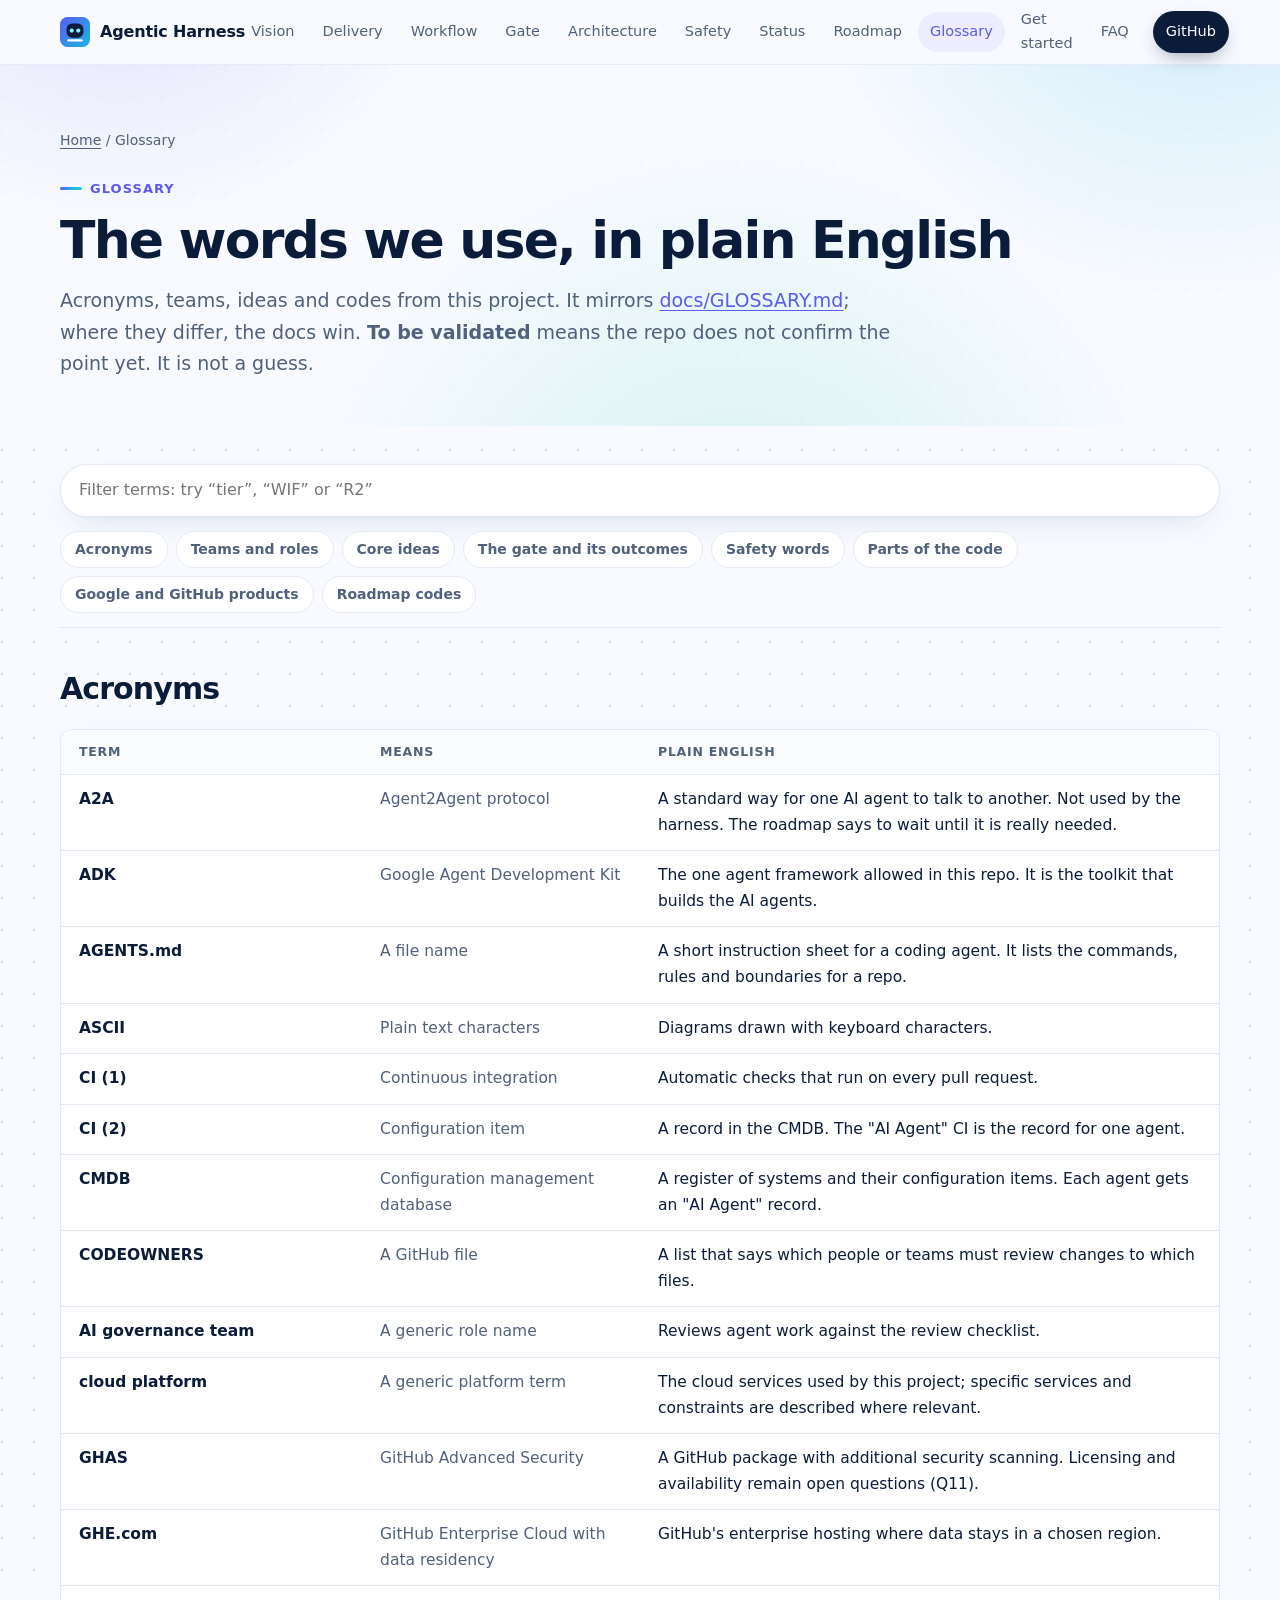
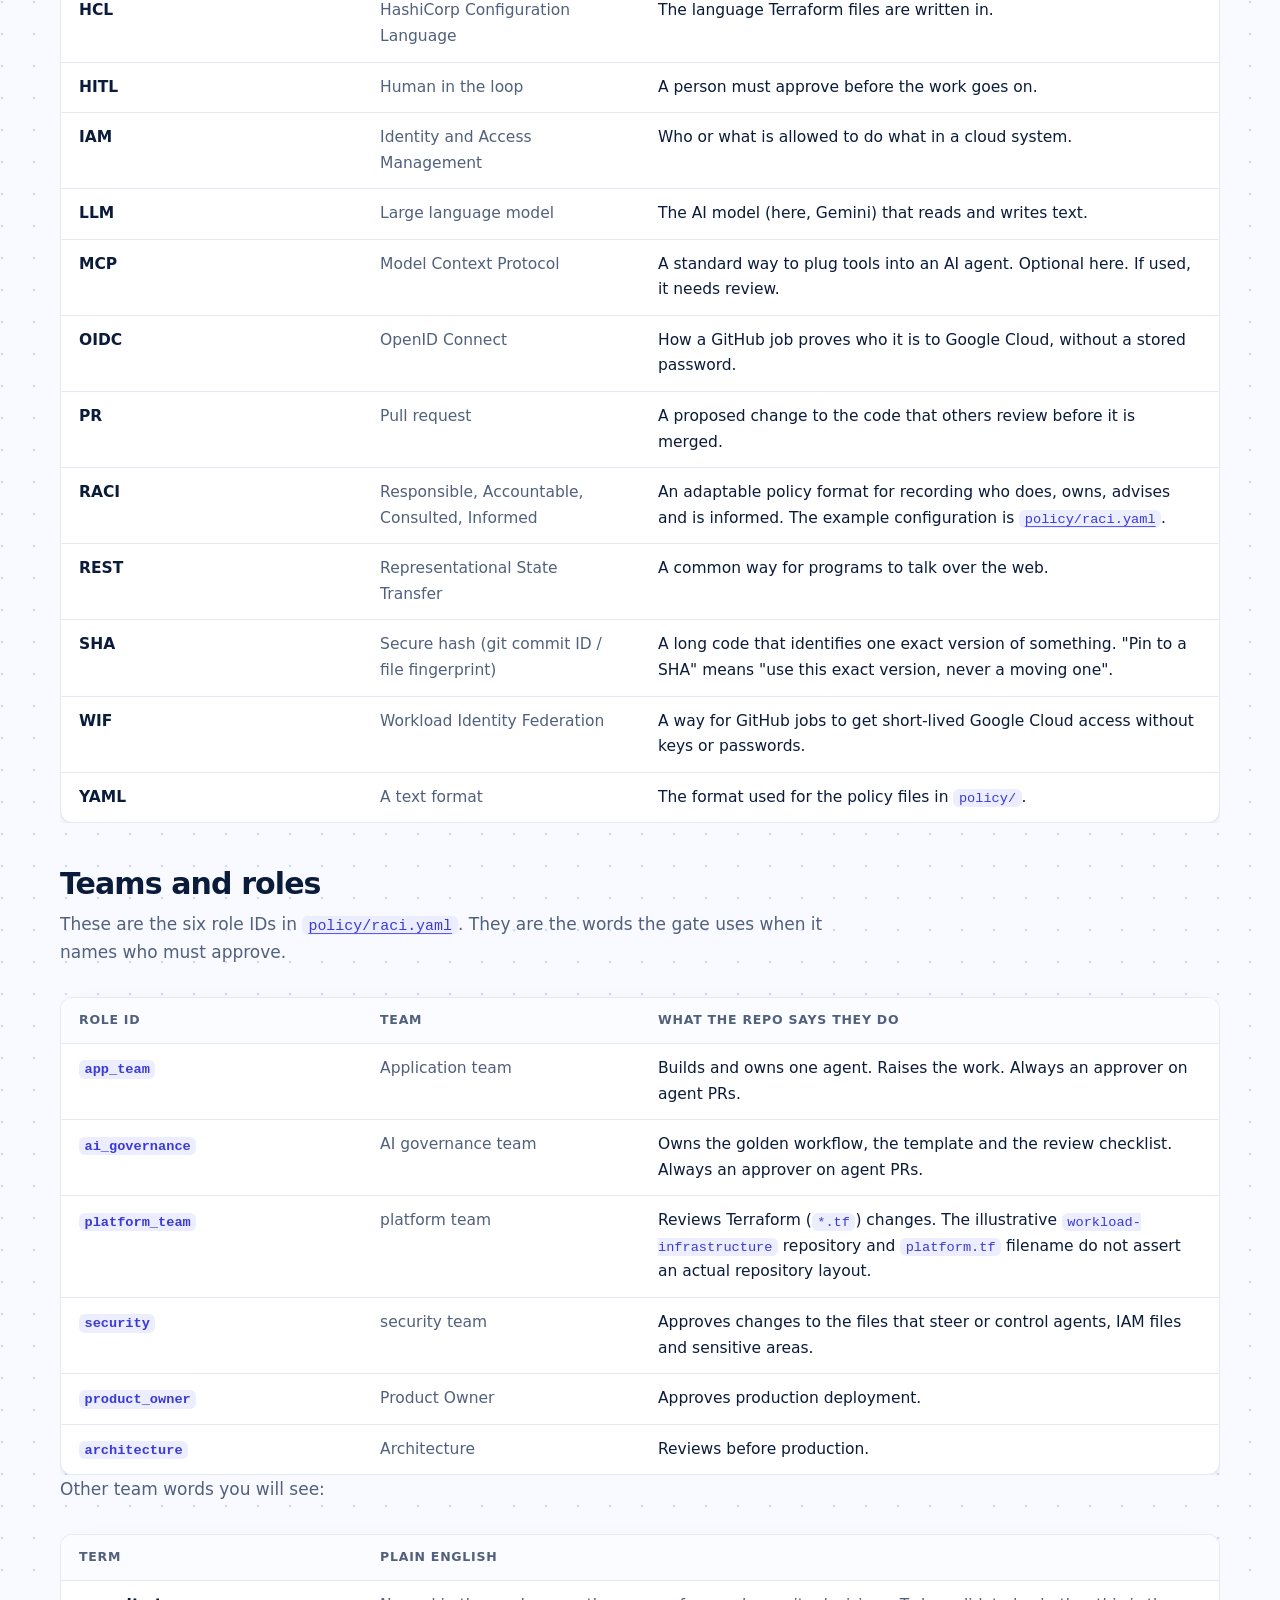
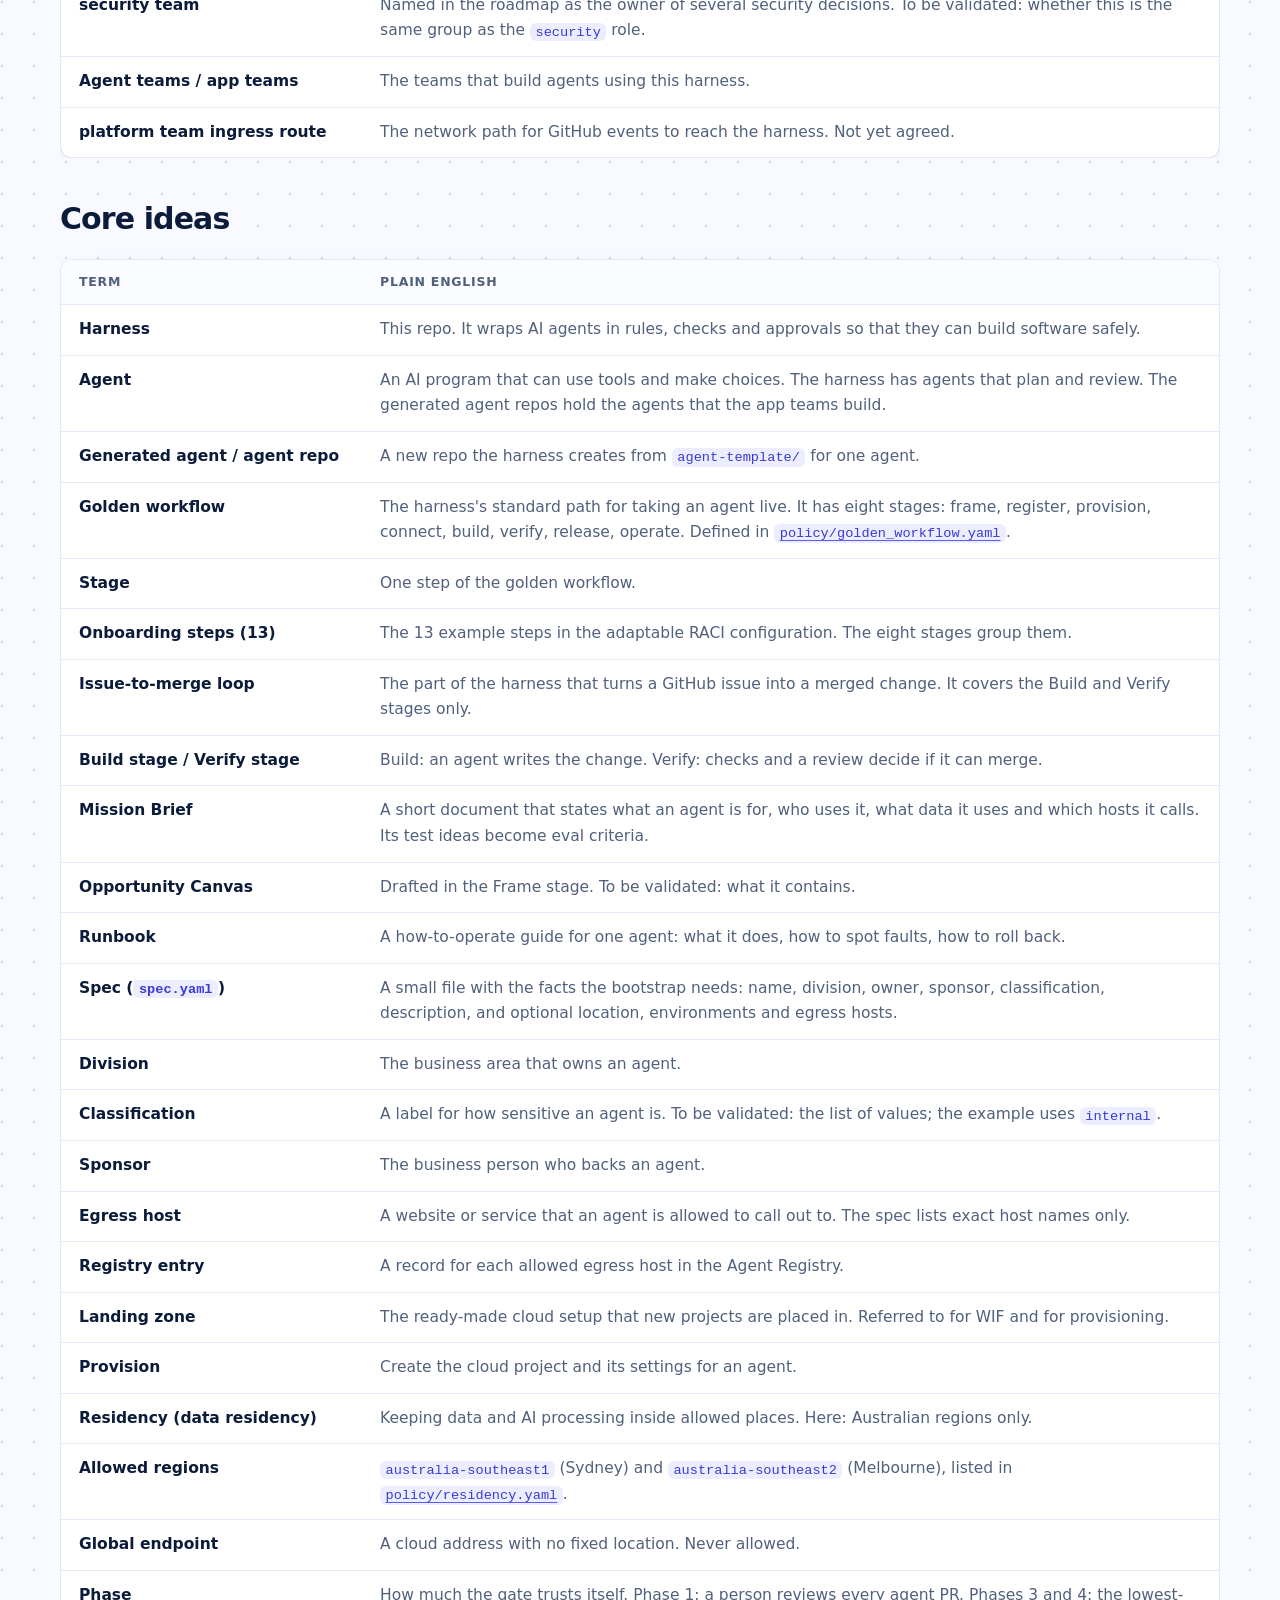
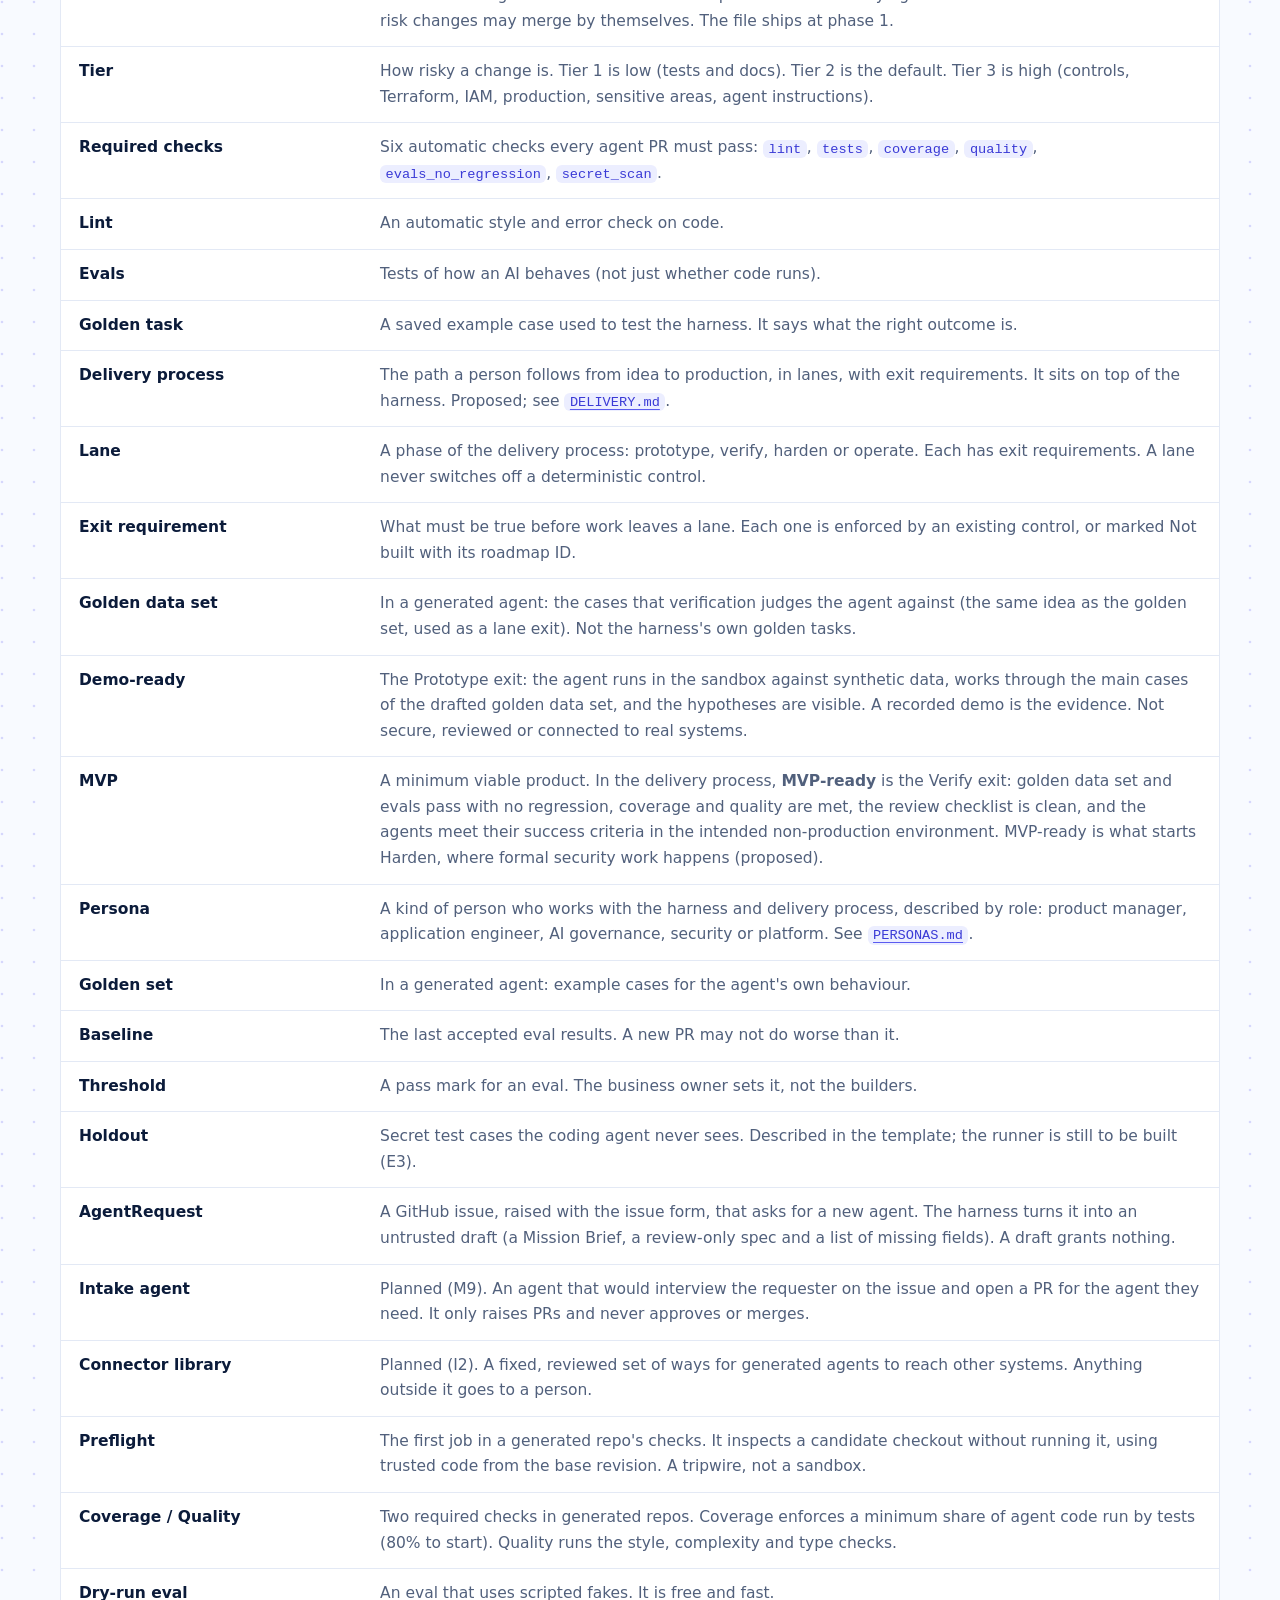
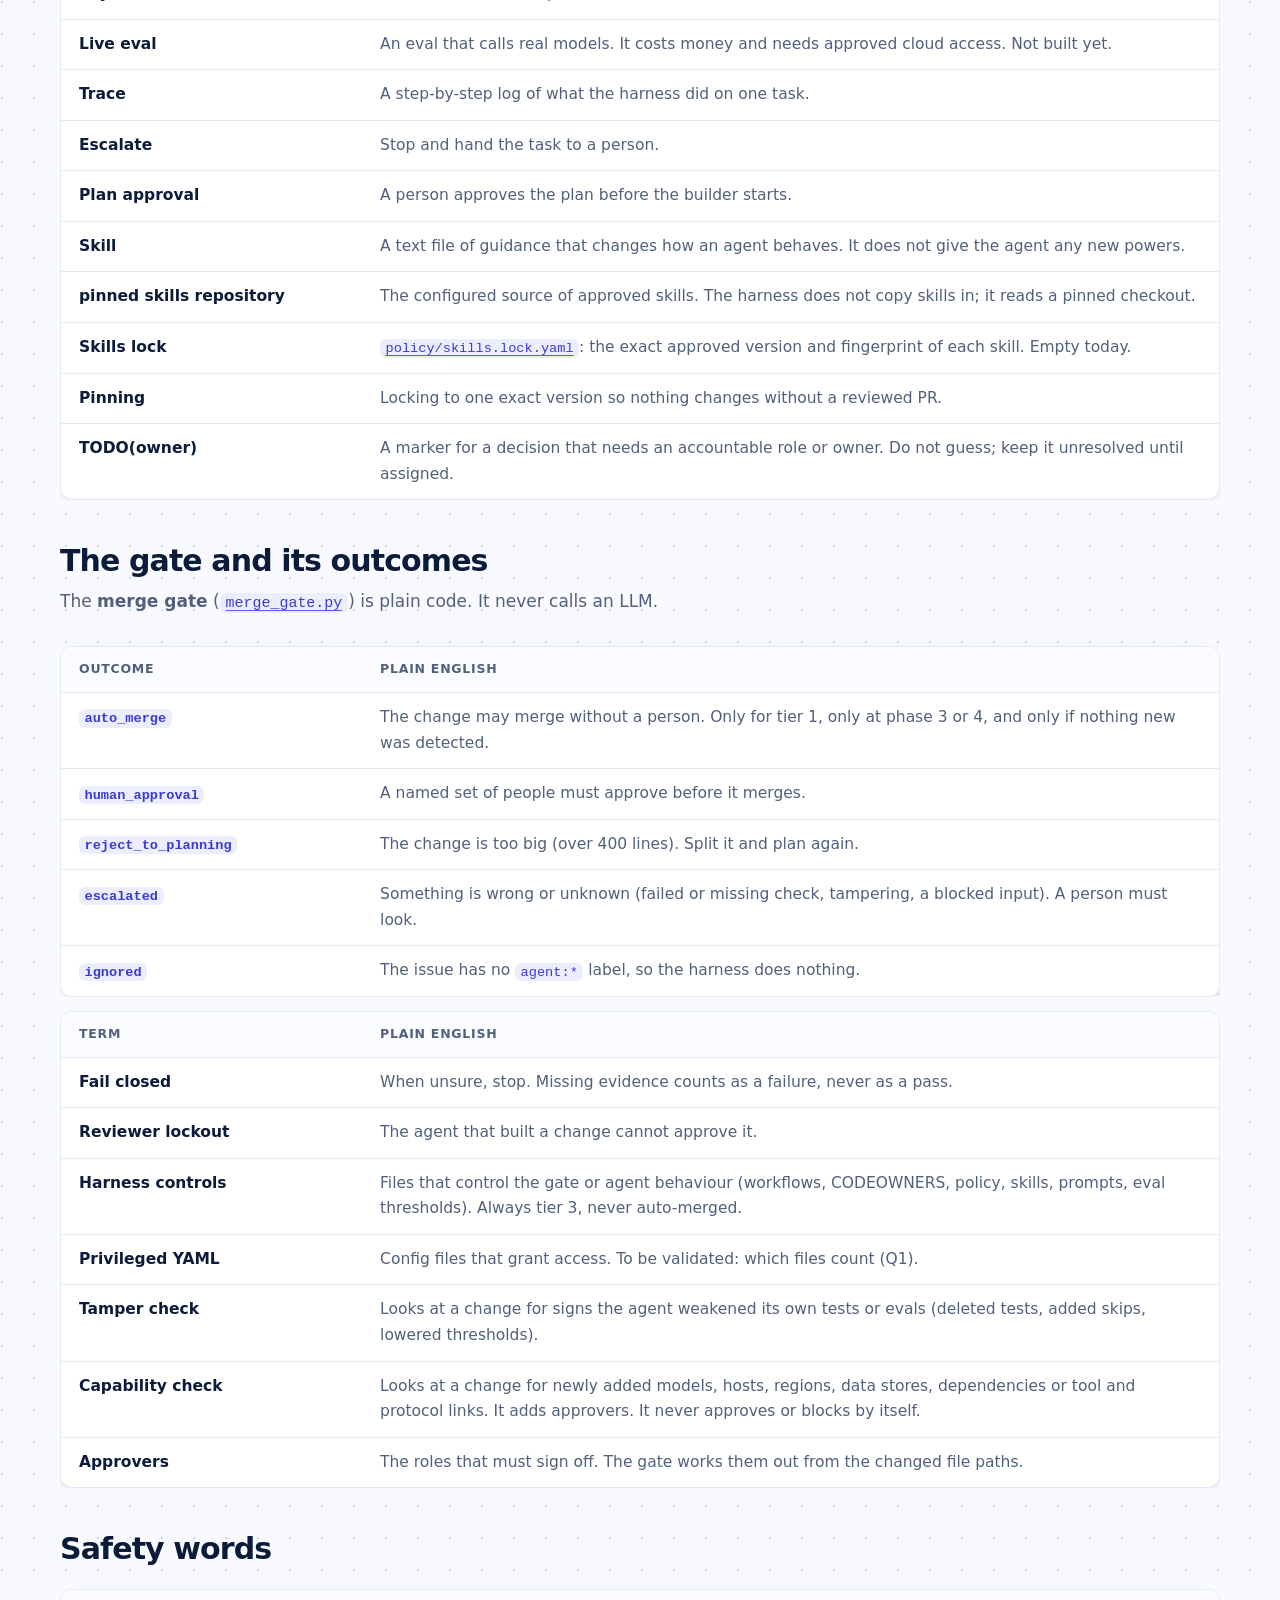
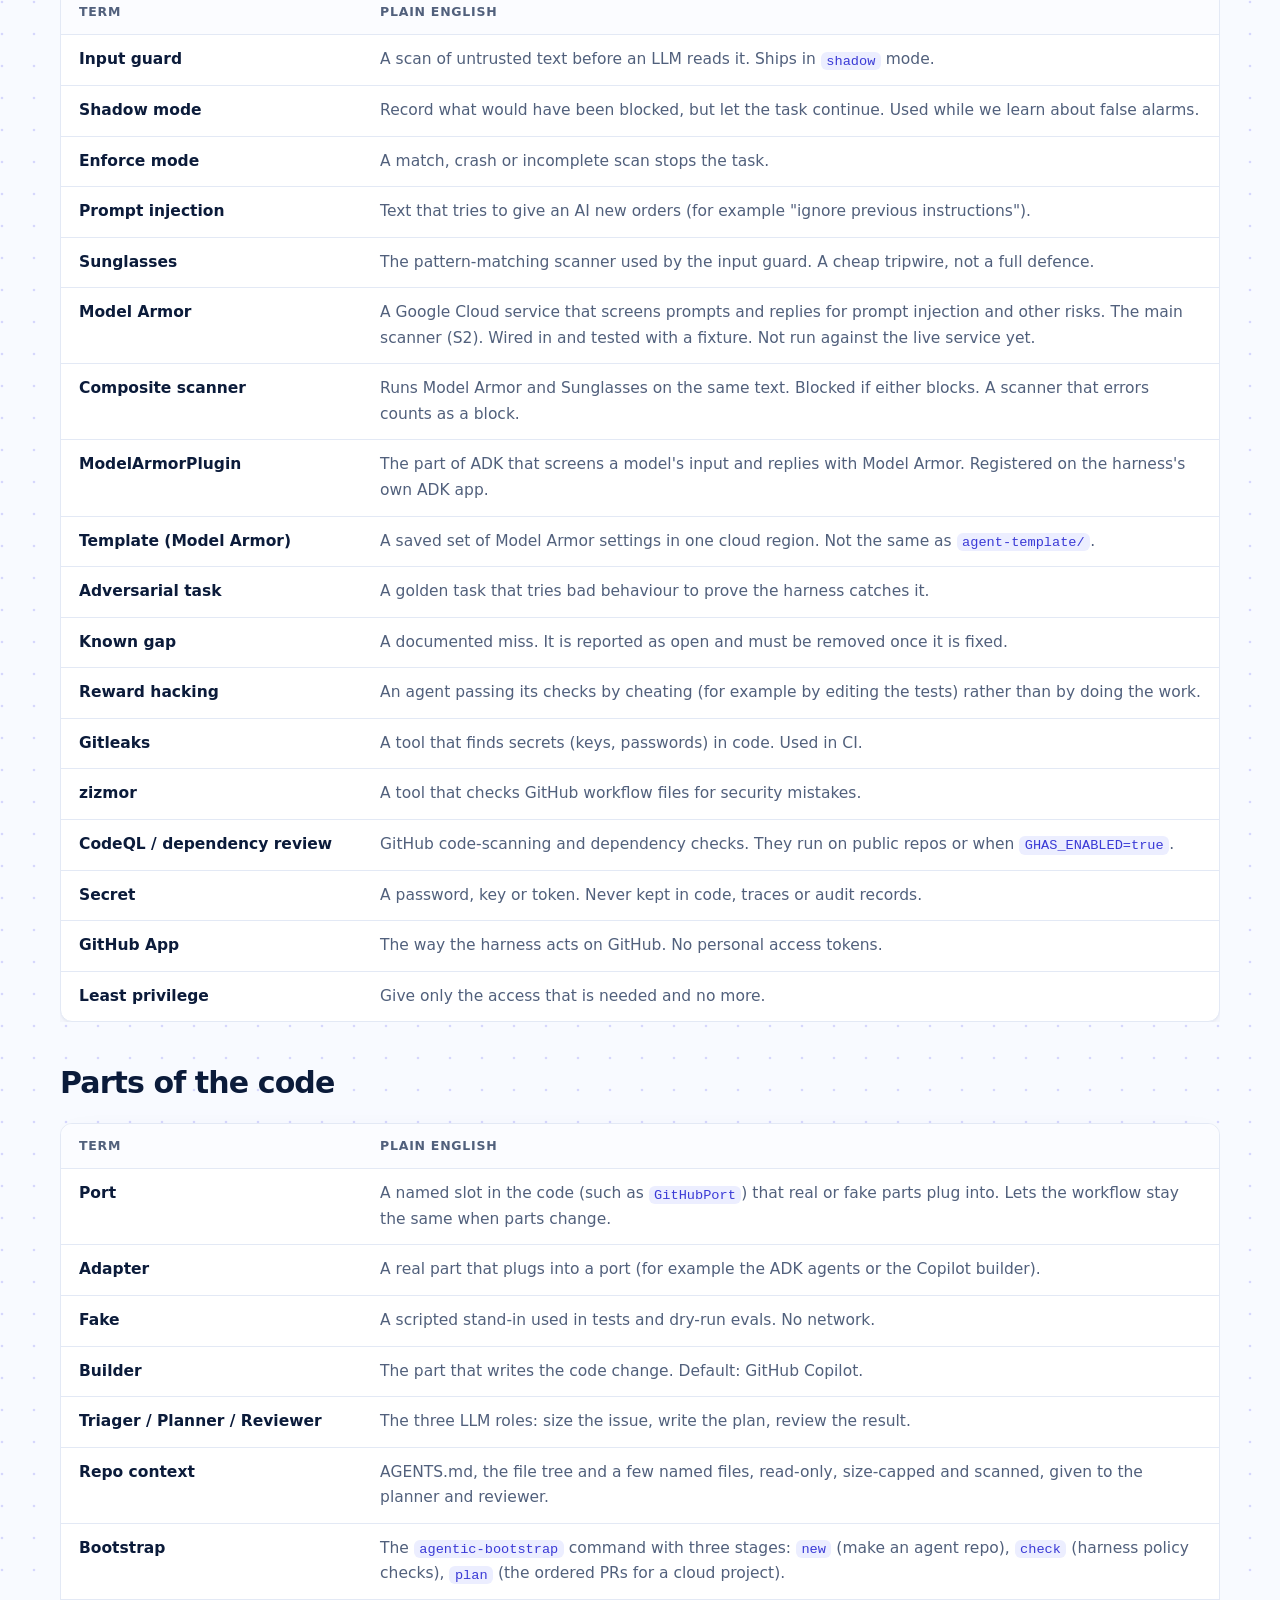
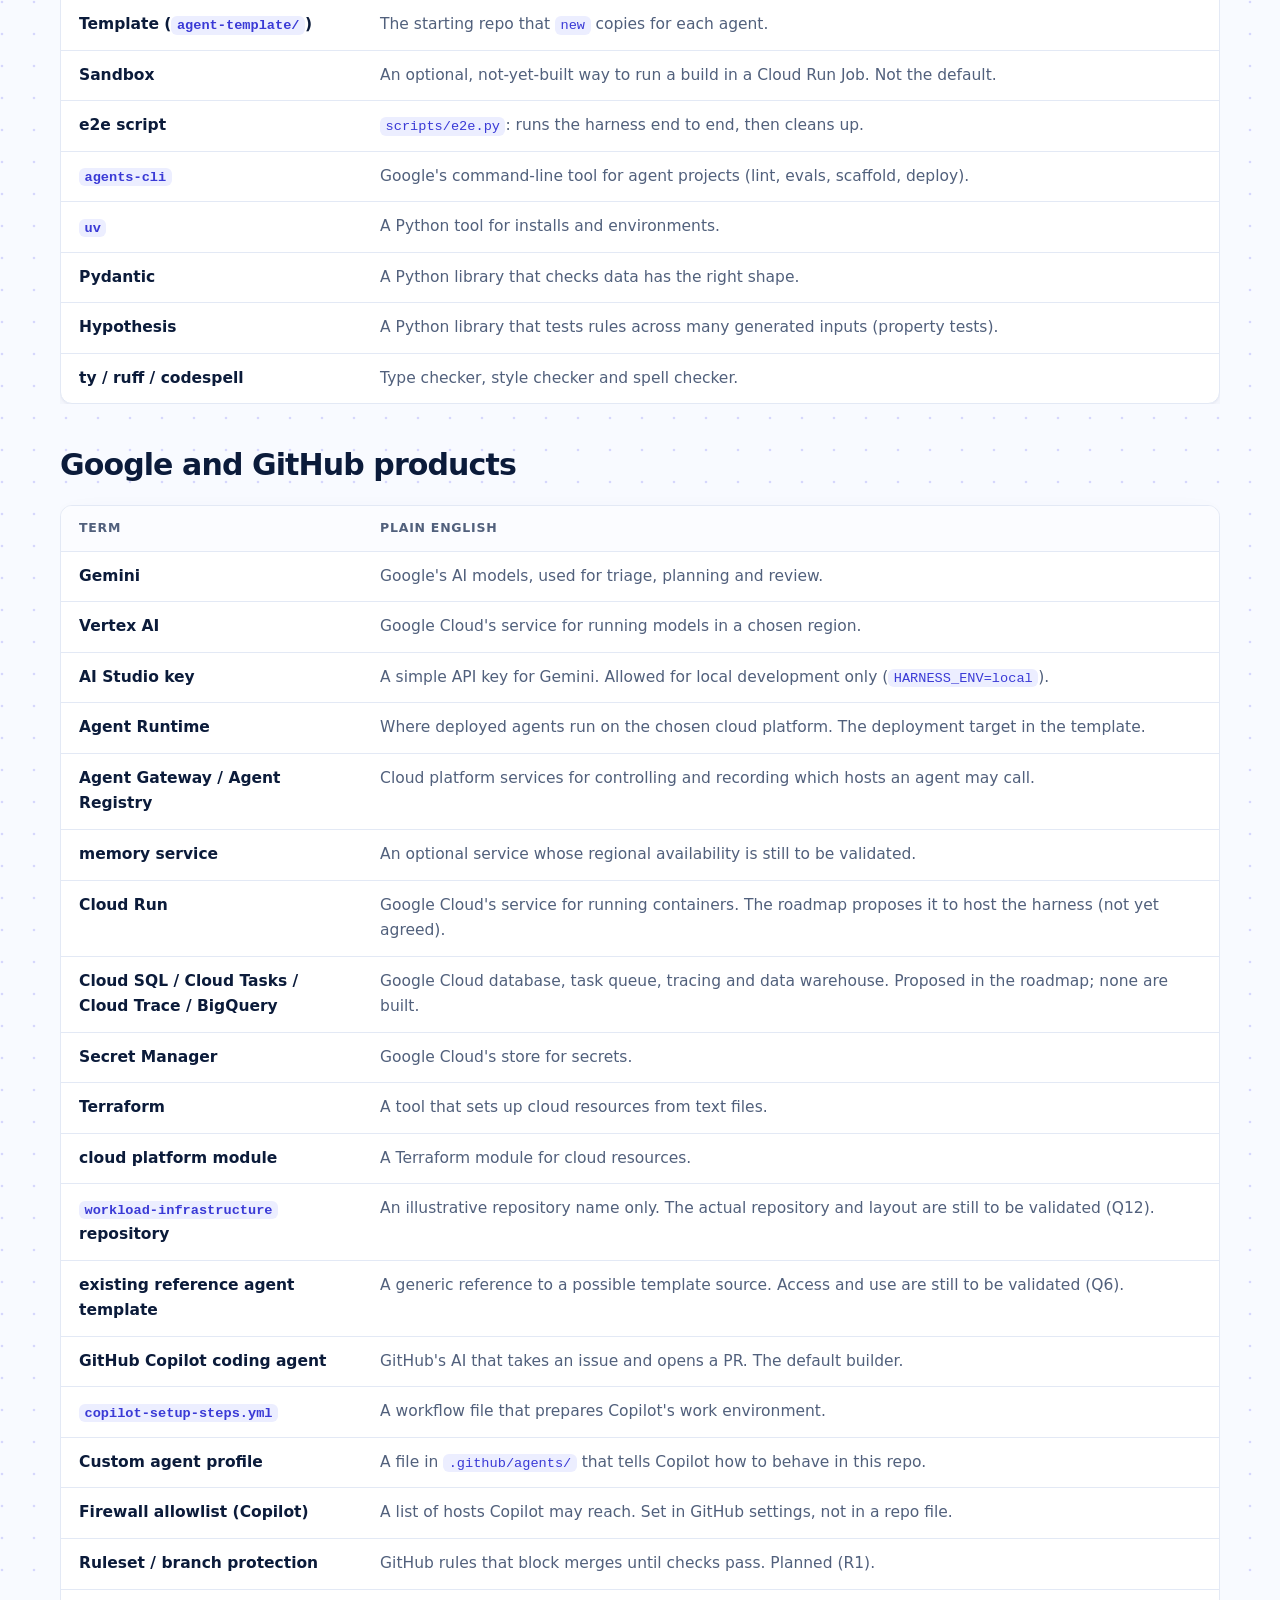
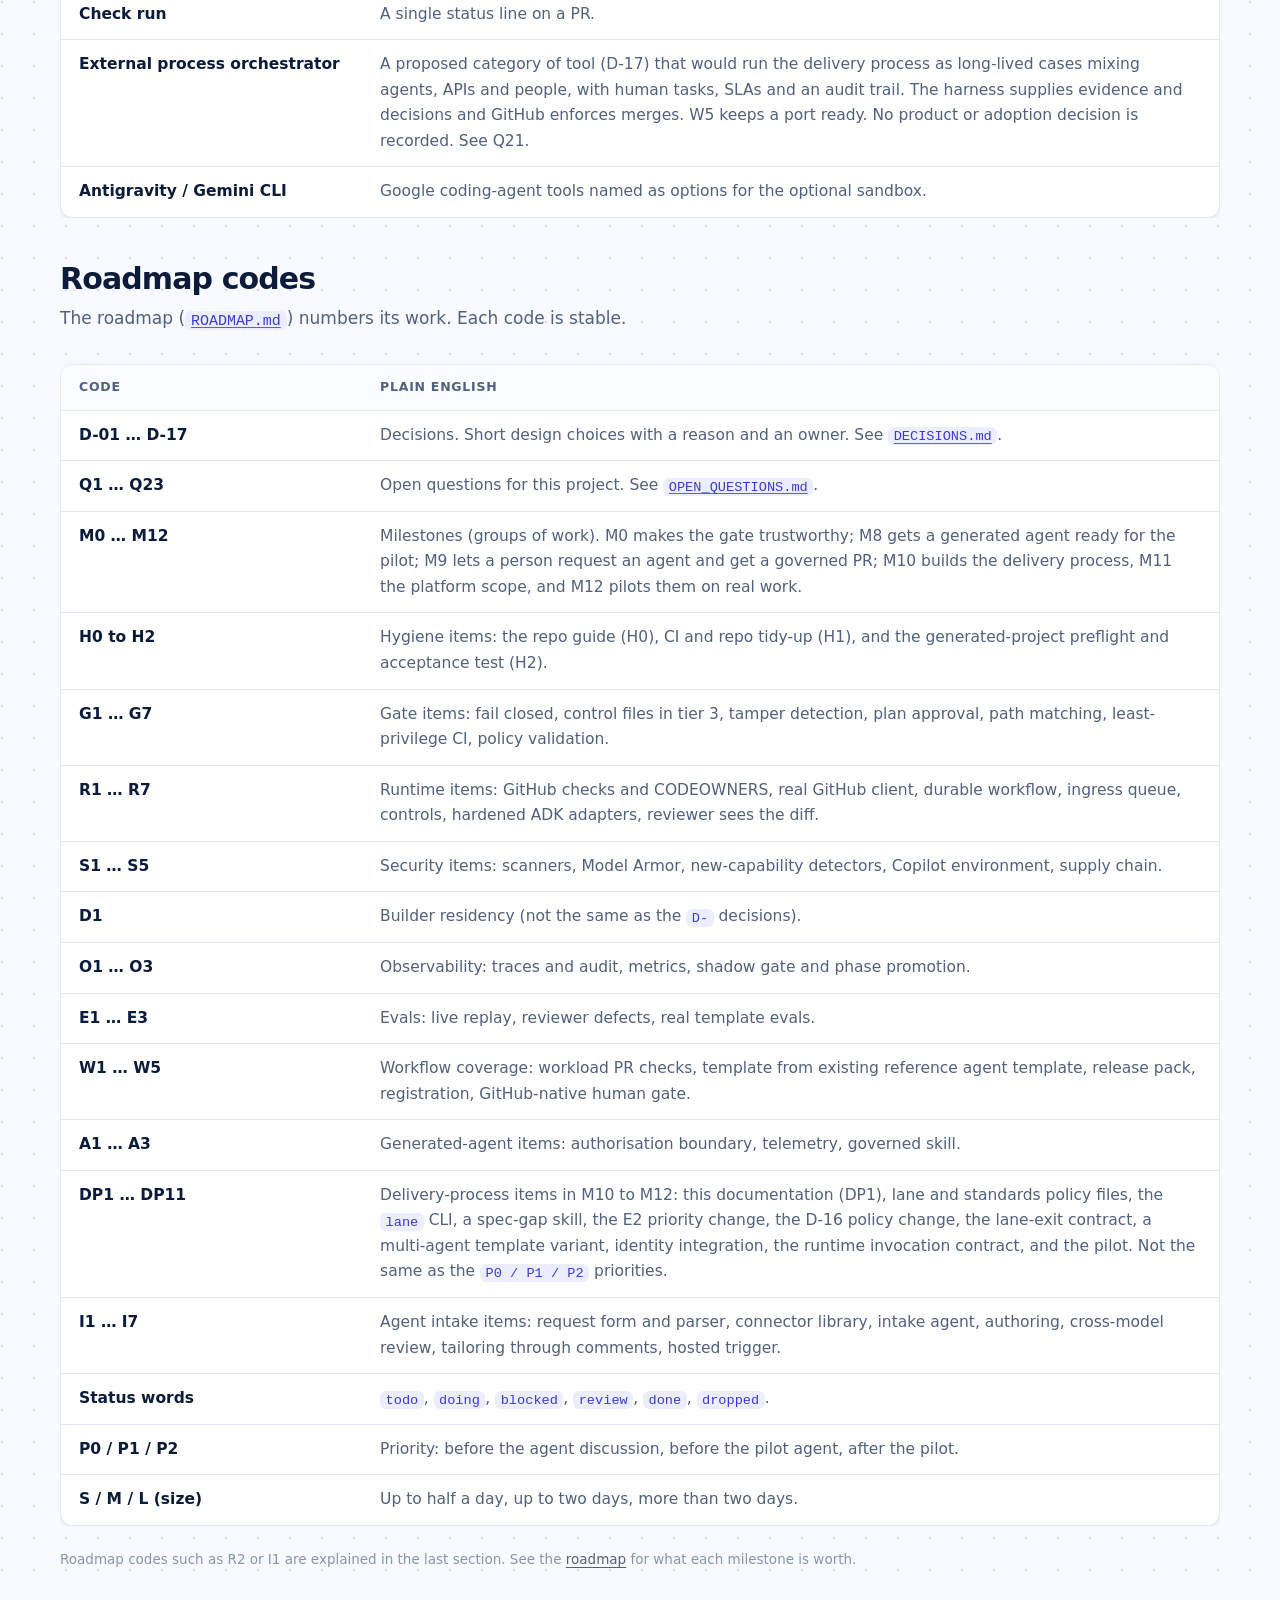
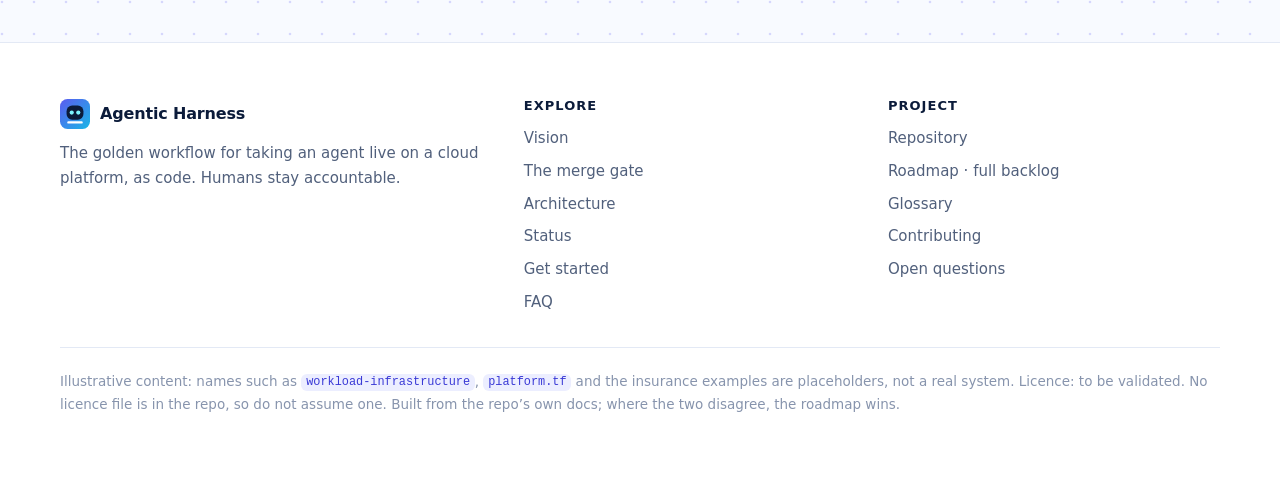
==== commit 1750921b: "feat(site): add delivery layers, persona switcher and maturity statement Reframe the hero and vision" ====
--- a/site/glossary.html
+++ b/site/glossary.html
@@ -28,6 +28,7 @@
     <button class="menu-toggle" aria-expanded="false" aria-controls="nav-links">Menu</button>
     <nav class="nav-links" id="nav-links" aria-label="Primary">
       <a href="index.html#vision">Vision</a>
+      <a href="index.html#delivery">Delivery</a>
       <a href="index.html#how">Workflow</a>
       <a href="index.html#gate">Gate</a>
       <a href="index.html#architecture">Architecture</a>
@@ -132,6 +133,13 @@
 <tr><td><strong>Lint</strong></td><td>An automatic style and error check on code.</td></tr>
 <tr><td><strong>Evals</strong></td><td>Tests of how an AI behaves (not just whether code runs).</td></tr>
 <tr><td><strong>Golden task</strong></td><td>A saved example case used to test the harness. It says what the right outcome is.</td></tr>
+<tr><td><strong>Delivery process</strong></td><td>The path a person follows from idea to production, in lanes, with exit requirements. It sits on top of the harness. Proposed; see <a href="https://github.com/phermens-slalom/agentic-harness-demo/blob/main/docs/DELIVERY.md"><code>DELIVERY.md</code></a>.</td></tr>
+<tr><td><strong>Lane</strong></td><td>A phase of the delivery process: prototype, verify, harden or operate. Each has exit requirements. A lane never switches off a deterministic control.</td></tr>
+<tr><td><strong>Exit requirement</strong></td><td>What must be true before work leaves a lane. Each one is enforced by an existing control, or marked Not built with its roadmap ID.</td></tr>
+<tr><td><strong>Golden data set</strong></td><td>In a generated agent: the cases that verification judges the agent against (the same idea as the golden set, used as a lane exit). Not the harness&#x27;s own golden tasks.</td></tr>
+<tr><td><strong>Demo-ready</strong></td><td>The Prototype exit: the agent runs in the sandbox against synthetic data, works through the main cases of the drafted golden data set, and the hypotheses are visible. A recorded demo is the evidence. Not secure, reviewed or connected to real systems.</td></tr>
+<tr><td><strong>MVP</strong></td><td>A minimum viable product. In the delivery process, <strong>MVP-ready</strong> is the Verify exit: golden data set and evals pass with no regression, coverage and quality are met, the review checklist is clean, and the agents meet their success criteria in the intended non-production environment. MVP-ready is what starts Harden, where formal security work happens (proposed).</td></tr>
+<tr><td><strong>Persona</strong></td><td>A kind of person who works with the harness and delivery process, described by role: product manager, application engineer, AI governance, security or platform. See <a href="https://github.com/phermens-slalom/agentic-harness-demo/blob/main/docs/PERSONAS.md"><code>PERSONAS.md</code></a>.</td></tr>
 <tr><td><strong>Golden set</strong></td><td>In a generated agent: example cases for the agent&#x27;s own behaviour.</td></tr>
 <tr><td><strong>Baseline</strong></td><td>The last accepted eval results. A new PR may not do worse than it.</td></tr>
 <tr><td><strong>Threshold</strong></td><td>A pass mark for an eval. The business owner sets it, not the builders.</td></tr>
@@ -234,16 +242,16 @@
 <tr><td><strong>Firewall allowlist (Copilot)</strong></td><td>A list of hosts Copilot may reach. Set in GitHub settings, not in a repo file.</td></tr>
 <tr><td><strong>Ruleset / branch protection</strong></td><td>GitHub rules that block merges until checks pass. Planned (R1).</td></tr>
 <tr><td><strong>Check run</strong></td><td>A single status line on a PR.</td></tr>
-<tr><td><strong>External workflow engine</strong></td><td>A possible future integration represented by a port in W5; no product or adoption decision is recorded.</td></tr>
+<tr><td><strong>External process orchestrator</strong></td><td>A proposed category of tool (D-17) that would run the delivery process as long-lived cases mixing agents, APIs and people, with human tasks, SLAs and an audit trail. The harness supplies evidence and decisions and GitHub enforces merges. W5 keeps a port ready. No product or adoption decision is recorded. See Q21.</td></tr>
 <tr><td><strong>Antigravity / Gemini CLI</strong></td><td>Google coding-agent tools named as options for the optional sandbox.</td></tr>
 </tbody></table></div>
 </section>
 <section class="gl-sec" id="roadmap-codes"><h2>Roadmap codes</h2>
 <p>The roadmap (<a href="https://github.com/phermens-slalom/agentic-harness-demo/blob/main/docs/ROADMAP.md"><code>ROADMAP.md</code></a>) numbers its work. Each code is stable.</p>
 <div class="table-scroll"><table class="gl" data-cols="2"><thead><tr><th>Code</th><th>Plain English</th></tr></thead><tbody>
-<tr><td><strong>D-01 … D-15</strong></td><td>Decisions. Short design choices with a reason and an owner. See <a href="https://github.com/phermens-slalom/agentic-harness-demo/blob/main/docs/DECISIONS.md"><code>DECISIONS.md</code></a>.</td></tr>
-<tr><td><strong>Q1 … Q18</strong></td><td>Open questions for this project. See <a href="https://github.com/phermens-slalom/agentic-harness-demo/blob/main/docs/OPEN_QUESTIONS.md"><code>OPEN_QUESTIONS.md</code></a>.</td></tr>
-<tr><td><strong>M0 … M9</strong></td><td>Milestones (groups of work). M0 makes the gate trustworthy; M8 gets a generated agent ready for the pilot; M9 lets a person request an agent and get a governed PR.</td></tr>
+<tr><td><strong>D-01 … D-17</strong></td><td>Decisions. Short design choices with a reason and an owner. See <a href="https://github.com/phermens-slalom/agentic-harness-demo/blob/main/docs/DECISIONS.md"><code>DECISIONS.md</code></a>.</td></tr>
+<tr><td><strong>Q1 … Q23</strong></td><td>Open questions for this project. See <a href="https://github.com/phermens-slalom/agentic-harness-demo/blob/main/docs/OPEN_QUESTIONS.md"><code>OPEN_QUESTIONS.md</code></a>.</td></tr>
+<tr><td><strong>M0 … M12</strong></td><td>Milestones (groups of work). M0 makes the gate trustworthy; M8 gets a generated agent ready for the pilot; M9 lets a person request an agent and get a governed PR; M10 builds the delivery process, M11 the platform scope, and M12 pilots them on real work.</td></tr>
 <tr><td><strong>H0 to H2</strong></td><td>Hygiene items: the repo guide (H0), CI and repo tidy-up (H1), and the generated-project preflight and acceptance test (H2).</td></tr>
 <tr><td><strong>G1 … G7</strong></td><td>Gate items: fail closed, control files in tier 3, tamper detection, plan approval, path matching, least-privilege CI, policy validation.</td></tr>
 <tr><td><strong>R1 … R7</strong></td><td>Runtime items: GitHub checks and CODEOWNERS, real GitHub client, durable workflow, ingress queue, controls, hardened ADK adapters, reviewer sees the diff.</td></tr>
@@ -253,6 +261,7 @@
 <tr><td><strong>E1 … E3</strong></td><td>Evals: live replay, reviewer defects, real template evals.</td></tr>
 <tr><td><strong>W1 … W5</strong></td><td>Workflow coverage: workload PR checks, template from existing reference agent template, release pack, registration, GitHub-native human gate.</td></tr>
 <tr><td><strong>A1 … A3</strong></td><td>Generated-agent items: authorisation boundary, telemetry, governed skill.</td></tr>
+<tr><td><strong>DP1 … DP11</strong></td><td>Delivery-process items in M10 to M12: this documentation (DP1), lane and standards policy files, the <code>lane</code> CLI, a spec-gap skill, the E2 priority change, the D-16 policy change, the lane-exit contract, a multi-agent template variant, identity integration, the runtime invocation contract, and the pilot. Not the same as the <code>P0 / P1 / P2</code> priorities.</td></tr>
 <tr><td><strong>I1 … I7</strong></td><td>Agent intake items: request form and parser, connector library, intake agent, authoring, cross-model review, tailoring through comments, hosted trigger.</td></tr>
 <tr><td><strong>Status words</strong></td><td><code>todo</code>, <code>doing</code>, <code>blocked</code>, <code>review</code>, <code>done</code>, <code>dropped</code>.</td></tr>
 <tr><td><strong>P0 / P1 / P2</strong></td><td>Priority: before the agent discussion, before the pilot agent, after the pilot.</td></tr>
--- a/site/assets/css/styles.css
+++ b/site/assets/css/styles.css
@@ -365,7 +365,7 @@
 .crumbs { font-size: 14px; margin-bottom: 18px; color: var(--muted); }
 .crumbs a { color: var(--muted); }
 :root { --st-done: #1fb98a; --st-now: #5b5bf0; --st-next: #19b6e6; --st-blocked: #ef5a5a; --st-later: #aab6cf; }
-.track { display: grid; grid-template-columns: repeat(10, 1fr); gap: 6px; margin-top: 36px; position: relative; }
+.track { display: grid; grid-template-columns: repeat(13, 1fr); gap: 6px; margin-top: 36px; position: relative; }
 .track::before { content: ""; position: absolute; left: 4%; right: 4%; top: 22px; height: 3px; background: var(--line); z-index: 0; }
 .tk { position: relative; z-index: 1; text-align: center; text-decoration: none; color: var(--ink); display: block; padding: 0 2px; }
 .tk .c { width: 44px; height: 44px; margin: 0 auto 8px; border-radius: 50%; display: grid; place-items: center; font-family: var(--mono); font-weight: 700; font-size: 13px; color: #fff; background: var(--c); border: 4px solid var(--bg); box-shadow: 0 0 0 2px var(--c); }
@@ -464,6 +464,28 @@
 footer a:hover { color: var(--indigo); }
 .fine { grid-column: 1 / -1; border-top: 1px solid var(--line); padding-top: 22px; font-size: 13.5px; color: var(--faint); }
 
+/* ---------- delivery layers and persona panels ---------- */
+.layers { background: var(--surface); border: 1px solid var(--line); border-radius: var(--radius); padding: 24px; box-shadow: var(--shadow); }
+.layer-label { display: flex; align-items: center; flex-wrap: wrap; gap: 10px; font-size: 13px; font-weight: 800; letter-spacing: 0.08em; text-transform: uppercase; color: var(--faint); margin: 0 0 12px; }
+.layer-label:not(:first-child) { margin-top: 22px; }
+.lanes { list-style: none; margin: 0; padding: 0; display: grid; grid-template-columns: repeat(4, minmax(0, 1fr)); gap: 22px; }
+.lane { position: relative; background: var(--bg); border: 1px solid var(--line); border-top: 5px solid var(--c); border-radius: 14px; padding: 14px 16px 16px; }
+.lane:not(:last-child)::after { content: "→"; position: absolute; right: -19px; top: 50%; transform: translateY(-50%); color: var(--faint); font-weight: 800; font-size: 18px; }
+.lane b { display: block; font-size: 17px; letter-spacing: -0.01em; }
+.lane small { display: block; color: var(--muted); font-size: 13px; line-height: 1.4; margin-top: 2px; }
+.lane .exit { display: block; margin-top: 10px; font-size: 13px; font-weight: 700; color: var(--ink); }
+.l-proto { --c: var(--cyan); } .l-verify { --c: var(--indigo); } .l-harden { --c: var(--human); } .l-operate { --c: var(--mint); }
+.orch-bar { display: flex; flex-wrap: wrap; align-items: center; gap: 8px 14px; background: var(--indigo-soft); border: 1px dashed #b8bcff; border-radius: 14px; padding: 14px 16px; }
+.orch-bar b { font-size: 14px; color: #3a3ad6; }
+.orch-bar span { flex: 1 1 260px; font-size: 14px; color: var(--muted); }
+.harness-bar { display: flex; flex-wrap: wrap; align-items: center; gap: 8px; background: var(--ink); color: #fff; border-radius: 14px; padding: 14px 16px; }
+.harness-bar b { font-size: 13px; padding: 4px 12px; border-radius: 999px; background: rgba(255, 255, 255, 0.14); }
+.harness-bar span { flex: 1 1 220px; font-size: 14px; color: #cfd8ee; margin-left: 6px; }
+.persona { display: grid; grid-template-columns: repeat(3, minmax(0, 1fr)); gap: 20px; background: var(--surface); border: 1px solid var(--line); border-radius: var(--radius); padding: 24px; box-shadow: var(--shadow); }
+.persona[hidden] { display: none; }
+.persona h4 { margin: 0 0 6px; font-size: 12px; letter-spacing: 0.08em; text-transform: uppercase; color: var(--indigo); }
+.persona p { margin: 0; color: var(--muted); font-size: 15.5px; }
+
 /* ---------- responsive ---------- */
 @media (max-width: 1080px) {
   .track { grid-template-columns: repeat(5, 1fr); row-gap: 22px; }
@@ -475,6 +497,8 @@
   .g4 { grid-template-columns: repeat(2, 1fr); }
   .c2 { grid-template-columns: repeat(2, 1fr); }
   .roadmap { grid-template-columns: repeat(3, 1fr); }
+  .lanes { grid-template-columns: repeat(2, minmax(0, 1fr)); }
+  .lane:nth-child(2)::after { display: none; }
 }
 @media (max-width: 920px) {
   .ms-grid { grid-template-columns: 1fr; }
@@ -482,7 +506,7 @@
   .hero-grid, .vision, .sim { grid-template-columns: 1fr; }
   .hero-art { max-width: 520px; margin-inline: auto; }
   .console { position: static; }
-  .g3, .tiers, .c3, .status { grid-template-columns: 1fr; }
+  .g3, .tiers, .c3, .status, .persona { grid-template-columns: 1fr; }
   .c1 { grid-template-columns: 1fr; }
   .faq-groups, .sources, .where, .limits { grid-template-columns: 1fr; }
   .nav-links { display: none; position: absolute; top: 64px; left: 0; right: 0; background: rgba(255, 255, 255, 0.97); border-bottom: 1px solid var(--line); flex-direction: column; align-items: stretch; padding: 12px 20px 18px; margin: 0; }
@@ -505,6 +529,10 @@
   .g2, .g4, .c2 { grid-template-columns: 1fr; }
   .c2 .node.big { grid-column: auto; }
   .roadmap { grid-template-columns: repeat(2, 1fr); }
+  .lanes { grid-template-columns: 1fr; }
+  .lane:not(:last-child)::after { content: "↓"; right: auto; left: 50%; top: auto; bottom: -21px; transform: translateX(-50%); }
+  .lane:nth-child(2)::after { display: block; }
+  .layers { padding: 16px; }
   .cast { grid-template-columns: repeat(2, 1fr); }
   .threat { grid-template-columns: 1fr; }
   .threat .ar { transform: rotate(90deg); }
